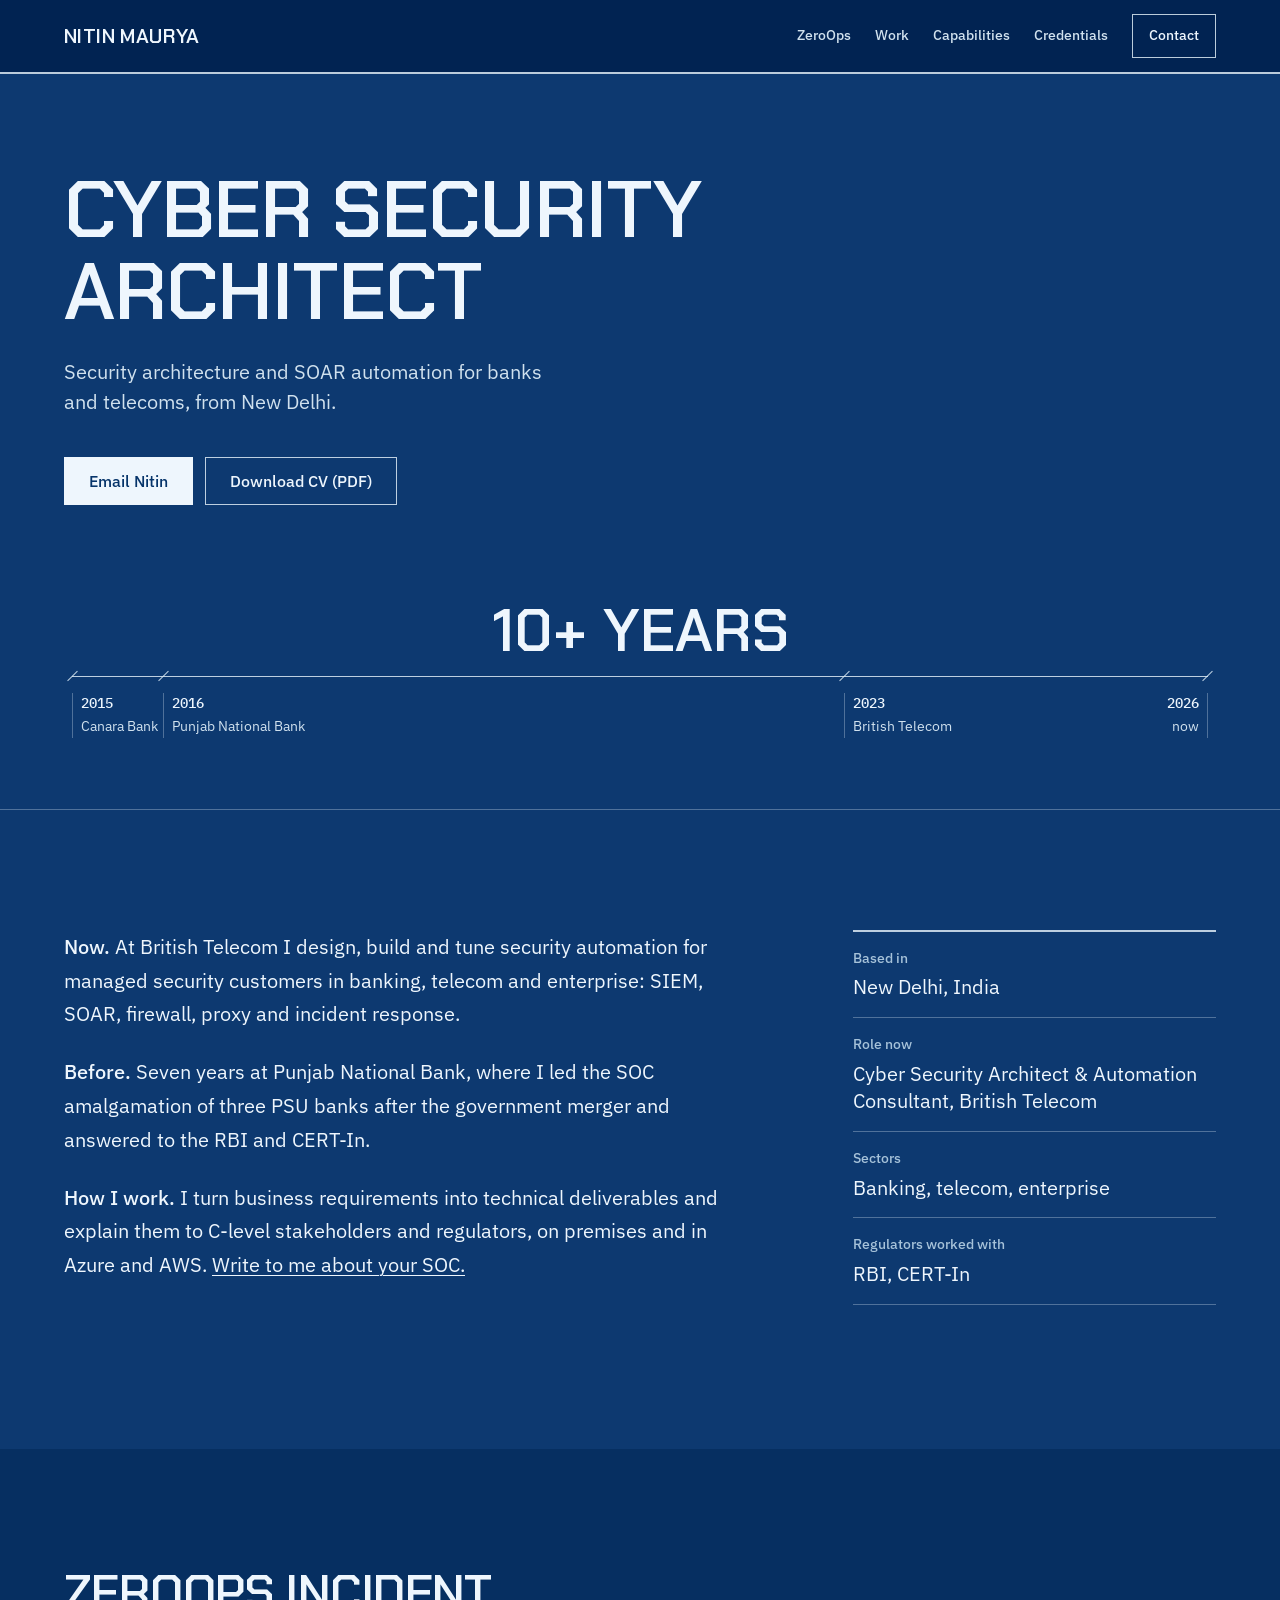
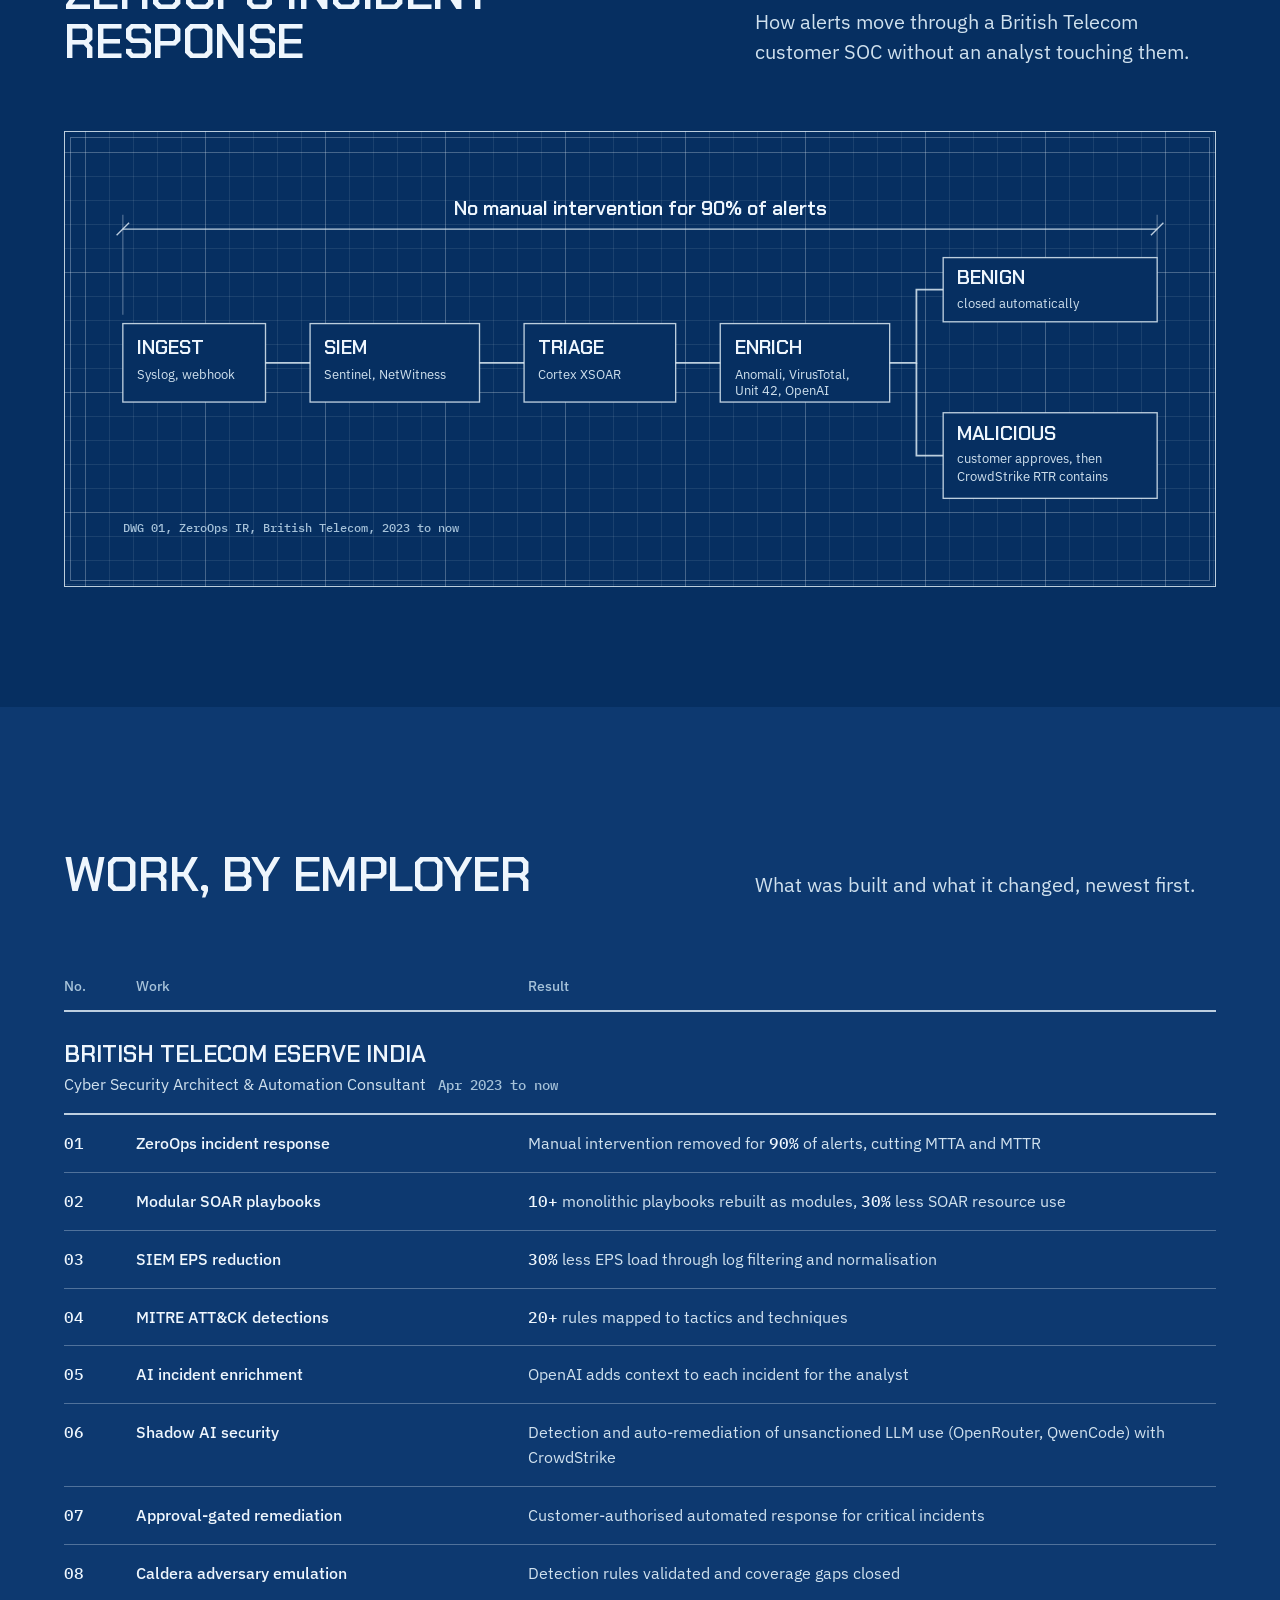
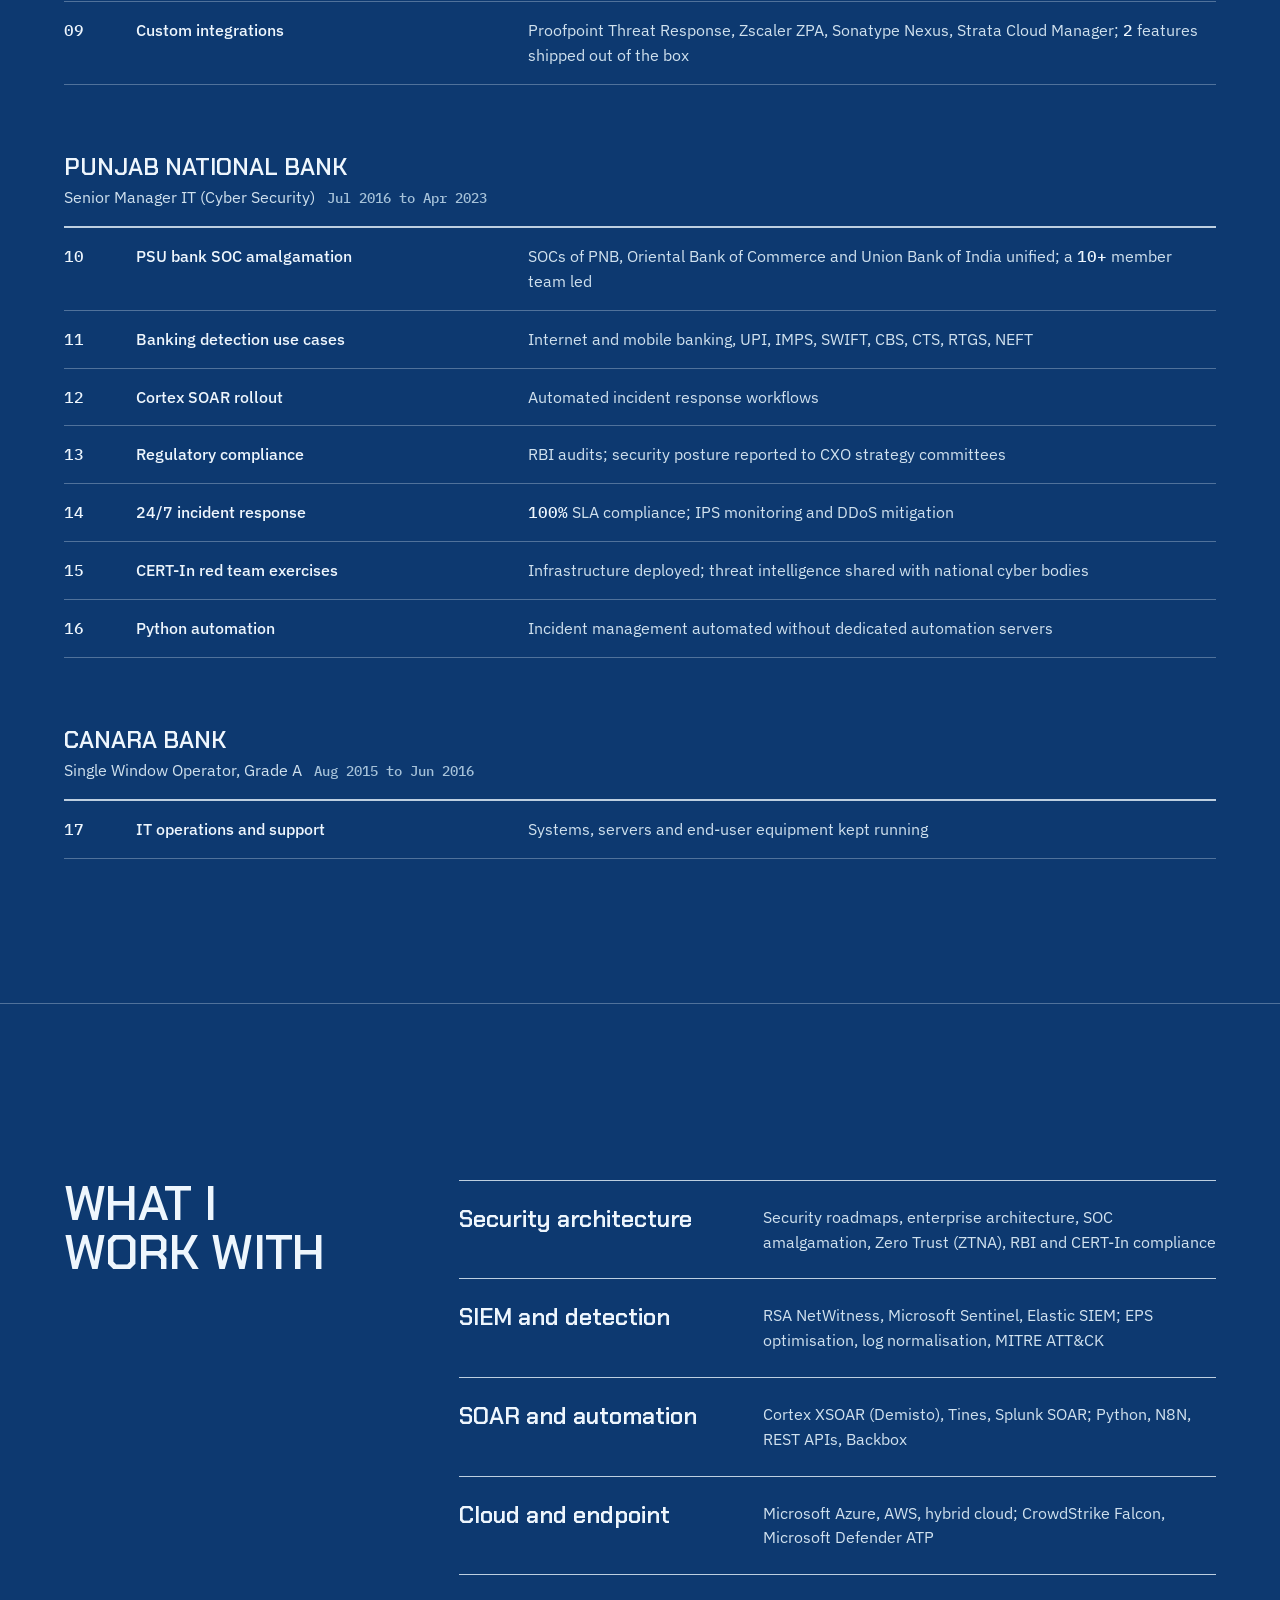
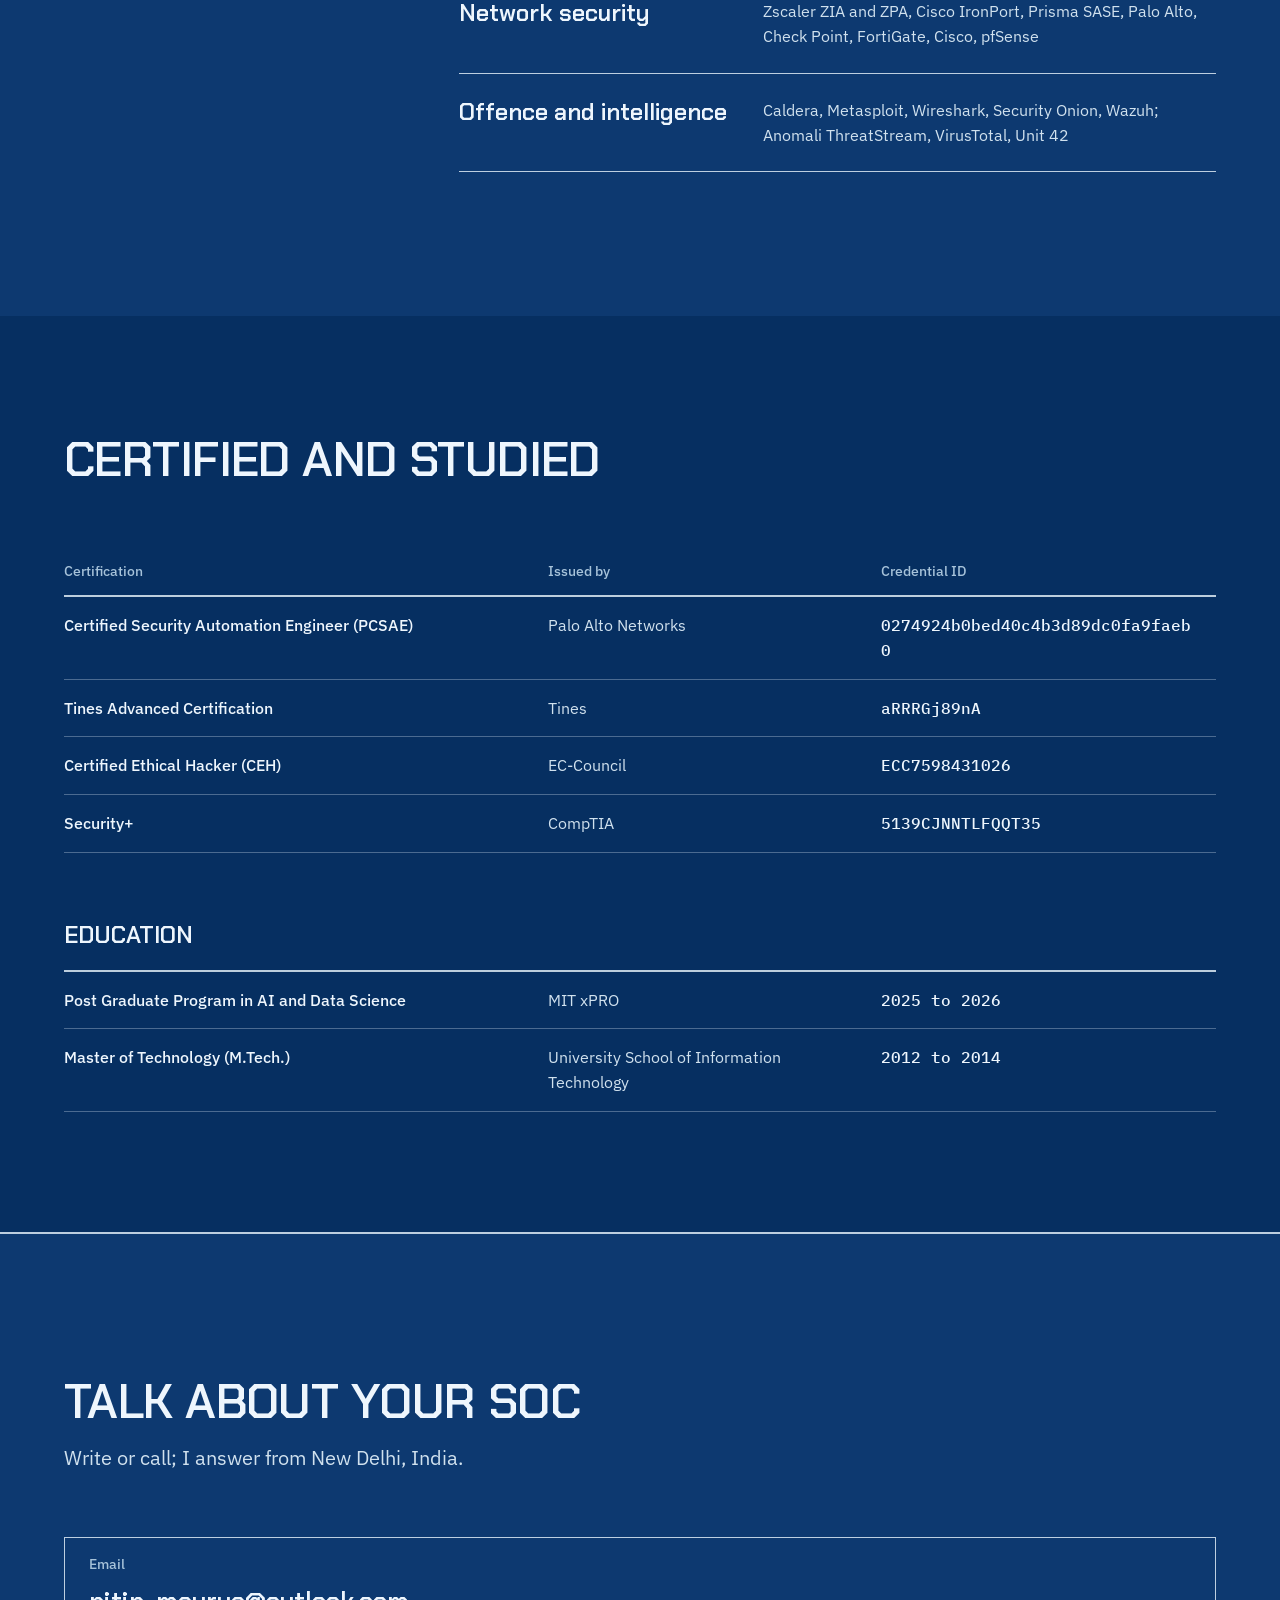
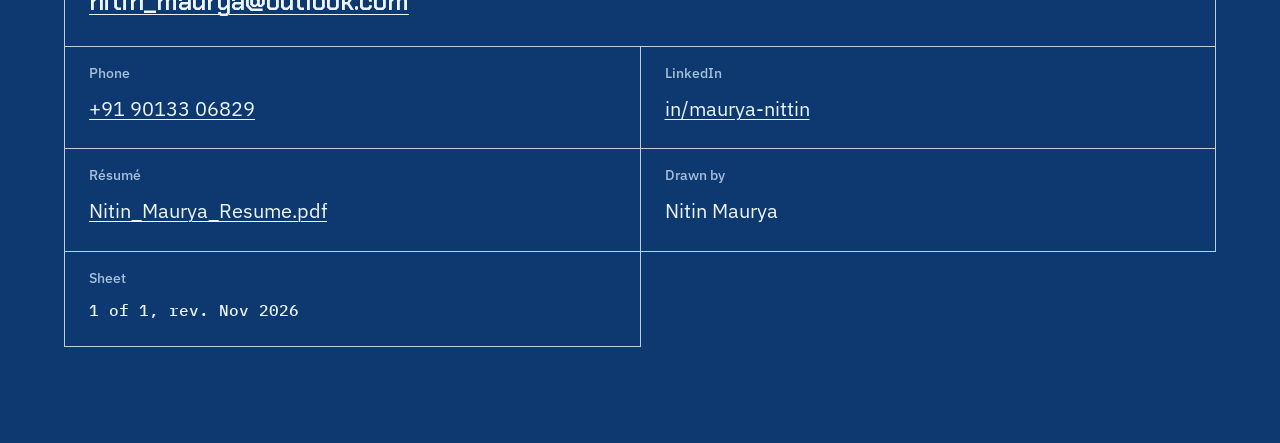
==== index.html @ e22803eb "Blueprint portfolio (v1)" ====
<!doctype html>
<html lang="en">
<head>
  <meta charset="utf-8" />
  <meta name="viewport" content="width=device-width, initial-scale=1" />
  <title>Nitin Maurya, Cyber Security Architect, New Delhi</title>
  <meta name="description" content="Nitin Maurya designs security architecture and SOAR automation for banks and telecoms: ten years across British Telecom and Punjab National Bank." />
  <meta name="theme-color" content="#173a6b" />
  <link rel="canonical" href="https://nitinmaurya.in/" />
  <meta property="og:type" content="website" />
  <meta property="og:title" content="Nitin Maurya, Cyber Security Architect" />
  <meta property="og:description" content="Security architecture and SOAR automation for banks and telecoms, from New Delhi." />
  <meta property="og:url" content="https://nitinmaurya.in/" />
  <meta property="og:image" content="https://nitinmaurya.in/assets/img/og.svg" />
  <link rel="icon" href="assets/img/favicon.svg" type="image/svg+xml" />
  <link rel="preconnect" href="https://fonts.googleapis.com" />
  <link rel="preconnect" href="https://fonts.gstatic.com" crossorigin />
  <link href="https://fonts.googleapis.com/css2?family=Chakra+Petch:wght@600&family=IBM+Plex+Sans:wght@400;500&family=IBM+Plex+Mono:wght@500&display=swap" rel="stylesheet" />
  <link rel="stylesheet" href="assets/css/style.css" />
  <script type="application/ld+json">
  {
    "@context": "https://schema.org",
    "@type": "Person",
    "name": "Nitin Maurya",
    "jobTitle": "Cyber Security Architect & Automation Consultant",
    "worksFor": { "@type": "Organization", "name": "British Telecom" },
    "address": { "@type": "PostalAddress", "addressLocality": "New Delhi", "addressCountry": "IN" },
    "email": "mailto:nitin_maurya@outlook.com",
    "url": "https://nitinmaurya.in/",
    "sameAs": ["https://www.linkedin.com/in/maurya-nittin/"]
  }
  </script>
</head>
<body>
  <a class="skip" href="#summary">Skip to content</a>

  <header class="slab">
    <div class="container slab__in">
      <a class="wordmark" href="#hero" aria-label="Nitin Maurya, home">Nitin Maurya</a>
      <nav class="slab__nav" aria-label="Sections">
        <a href="#projects">ZeroOps</a>
        <a href="#experience">Work</a>
        <a href="#skills">Capabilities</a>
        <a href="#certs">Credentials</a>
        <a class="slab__act" href="#contact">Contact</a>
      </nav>
    </div>
  </header>

  <main>
    <section id="hero" class="hero">
      <div class="container">
        <div class="hero__col">
          <h1>Cyber security architect</h1>
          <p class="lead">Security architecture and SOAR automation for banks and telecoms, from New Delhi.</p>
          <div class="hero__acts">
            <a class="btn" href="mailto:nitin_maurya@outlook.com">Email Nitin</a>
            <a class="btn btn--quiet" href="Nitin_Maurya_Resume.pdf" download>Download CV (PDF)</a>
          </div>
        </div>

        <figure class="career" aria-label="Career span, 2015 to 2026">
          <p class="career__value">10+ years</p>
          <div class="dim" role="presentation">
            <span class="dim__tick" style="--at: 8%"></span>
            <span class="dim__tick" style="--at: 68%"></span>
          </div>
          <ol class="career__stops">
            <li style="--at: 0%"><span class="num">2015</span> Canara Bank</li>
            <li style="--at: 8%"><span class="num">2016</span> Punjab National Bank</li>
            <li style="--at: 68%"><span class="num">2023</span> British Telecom</li>
            <li class="career__end" style="--at: 100%"><span class="num">2026</span> now</li>
          </ol>
        </figure>
      </div>
    </section>

    <section id="summary" class="summary">
      <div class="container summary__grid">
        <article class="prose">
          <p><strong class="lead-in">Now.</strong> At British Telecom I design, build and tune security automation for managed security customers in banking, telecom and enterprise: SIEM, SOAR, firewall, proxy and incident response.</p>
          <p><strong class="lead-in">Before.</strong> Seven years at Punjab National Bank, where I led the SOC amalgamation of three PSU banks after the government merger and answered to the RBI and CERT-In.</p>
          <p><strong class="lead-in">How I work.</strong> I turn business requirements into technical deliverables and explain them to C-level stakeholders and regulators, on premises and in Azure and AWS. <a href="#contact">Write to me about your SOC.</a></p>
        </article>
        <dl class="facts">
          <div><dt>Based in</dt><dd>New Delhi, India</dd></div>
          <div><dt>Role now</dt><dd>Cyber Security Architect &amp; Automation Consultant, British Telecom</dd></div>
          <div><dt>Sectors</dt><dd>Banking, telecom, enterprise</dd></div>
          <div><dt>Regulators worked with</dt><dd>RBI, CERT-In</dd></div>
        </dl>
      </div>
    </section>

    <section id="projects" class="drawing">
      <div class="container">
        <div class="drawing__head">
          <h2>ZeroOps incident response</h2>
          <p class="lead">How alerts move through a British Telecom customer SOC without an analyst touching them.</p>
        </div>

        <figure class="sheet">
          <svg class="diagram diagram--wide" viewBox="0 0 1200 420" role="img" aria-labelledby="dwg1-title">
            <title id="dwg1-title">Diagram of the ZeroOps pipeline: ingest, SIEM, triage, enrichment, then auto-close for benign alerts or approved containment for malicious ones. 90% of alerts need no manual intervention.</title>
            <g class="dg-dim">
              <line x1="20" y1="64" x2="1180" y2="64" />
              <line class="tick" x1="13" y1="71" x2="27" y2="57" />
              <line class="tick" x1="1173" y1="71" x2="1187" y2="57" />
              <line class="ext" x1="20" y1="48" x2="20" y2="160" />
              <line class="ext" x1="1180" y1="48" x2="1180" y2="96" />
              <text x="600" y="48" text-anchor="middle" class="dg-value">No manual intervention for 90% of alerts</text>
            </g>
            <g class="dg-box"><rect x="20" y="170" width="160" height="88" /><text x="36" y="204" class="dg-t">Ingest</text><text x="36" y="232" class="dg-s">Syslog, webhook</text></g>
            <g class="dg-box"><rect x="230" y="170" width="190" height="88" /><text x="246" y="204" class="dg-t">SIEM</text><text x="246" y="232" class="dg-s">Sentinel, NetWitness</text></g>
            <g class="dg-box"><rect x="470" y="170" width="170" height="88" /><text x="486" y="204" class="dg-t">Triage</text><text x="486" y="232" class="dg-s">Cortex XSOAR</text></g>
            <g class="dg-box"><rect x="690" y="170" width="190" height="88" /><text x="706" y="204" class="dg-t">Enrich</text><text x="706" y="232" class="dg-s">Anomali, VirusTotal,</text><text x="706" y="250" class="dg-s">Unit 42, OpenAI</text></g>
            <g class="dg-box"><rect x="940" y="96" width="240" height="72" /><text x="956" y="126" class="dg-t">Benign</text><text x="956" y="152" class="dg-s">closed automatically</text></g>
            <g class="dg-box"><rect x="940" y="270" width="240" height="96" /><text x="956" y="300" class="dg-t">Malicious</text><text x="956" y="326" class="dg-s">customer approves, then</text><text x="956" y="346" class="dg-s">CrowdStrike RTR contains</text></g>
            <g class="dg-flow">
              <line x1="180" y1="214" x2="230" y2="214" /><line x1="420" y1="214" x2="470" y2="214" /><line x1="640" y1="214" x2="690" y2="214" />
              <polyline points="880,214 910,214 910,132 940,132" /><polyline points="910,214 910,318 940,318" />
            </g>
            <text x="20" y="404" class="dg-no">DWG 01, ZeroOps IR, British Telecom, 2023 to now</text>
          </svg>

          <svg class="diagram diagram--tall" viewBox="0 0 360 760" role="img" aria-labelledby="dwg1m-title">
            <title id="dwg1m-title">Diagram of the ZeroOps pipeline: ingest, SIEM, triage, enrichment, then auto-close or approved containment. 90% of alerts need no manual intervention.</title>
            <g class="dg-dim">
              <line x1="24" y1="20" x2="24" y2="700" />
              <line class="tick" x1="17" y1="27" x2="31" y2="13" />
              <line class="tick" x1="17" y1="707" x2="31" y2="693" />
              <text x="0" y="0" transform="translate(14 360) rotate(-90)" text-anchor="middle" class="dg-value">90% of alerts, no manual step</text>
            </g>
            <g class="dg-box"><rect x="60" y="20" width="280" height="80" /><text x="76" y="52" class="dg-t">Ingest</text><text x="76" y="80" class="dg-s">Syslog, webhook</text></g>
            <g class="dg-box"><rect x="60" y="130" width="280" height="80" /><text x="76" y="162" class="dg-t">SIEM</text><text x="76" y="190" class="dg-s">Sentinel, NetWitness</text></g>
            <g class="dg-box"><rect x="60" y="240" width="280" height="80" /><text x="76" y="272" class="dg-t">Triage</text><text x="76" y="300" class="dg-s">Cortex XSOAR</text></g>
            <g class="dg-box"><rect x="60" y="350" width="280" height="100" /><text x="76" y="382" class="dg-t">Enrich</text><text x="76" y="410" class="dg-s">Anomali, VirusTotal,</text><text x="76" y="432" class="dg-s">Unit 42, OpenAI</text></g>
            <g class="dg-box"><rect x="60" y="490" width="280" height="80" /><text x="76" y="522" class="dg-t">Benign</text><text x="76" y="550" class="dg-s">closed automatically</text></g>
            <g class="dg-box"><rect x="60" y="600" width="280" height="100" /><text x="76" y="632" class="dg-t">Malicious</text><text x="76" y="660" class="dg-s">customer approves, then</text><text x="76" y="682" class="dg-s">CrowdStrike RTR contains</text></g>
            <g class="dg-flow"><line x1="200" y1="100" x2="200" y2="130" /><line x1="200" y1="210" x2="200" y2="240" /><line x1="200" y1="320" x2="200" y2="350" /><line x1="200" y1="450" x2="200" y2="490" /><line x1="200" y1="570" x2="200" y2="600" /></g>
            <text x="60" y="740" class="dg-no">DWG 01, ZeroOps IR</text>
          </svg>
        </figure>
      </div>
    </section>

    <section id="experience" class="register">
      <div class="container">
        <div class="split-head">
          <h2>Work, by employer</h2>
          <p class="lead">What was built and what it changed, newest first.</p>
        </div>

        <table class="reg">
          <thead>
            <tr><th scope="col" class="reg__no">No.</th><th scope="col">Work</th><th scope="col">Result</th></tr>
          </thead>
          <tbody>
            <tr class="reg__group"><th colspan="3" scope="rowgroup"><span class="reg__org">British Telecom eServe India</span> <span class="reg__role">Cyber Security Architect &amp; Automation Consultant</span> <span class="num reg__when">Apr 2023 to now</span></th></tr>
            <tr><td class="num reg__no">01</td><td class="reg__work">ZeroOps incident response</td><td>Manual intervention removed for <span class="num">90%</span> of alerts, cutting MTTA and MTTR</td></tr>
            <tr><td class="num reg__no">02</td><td class="reg__work">Modular SOAR playbooks</td><td><span class="num">10+</span> monolithic playbooks rebuilt as modules, <span class="num">30%</span> less SOAR resource use</td></tr>
            <tr><td class="num reg__no">03</td><td class="reg__work">SIEM EPS reduction</td><td><span class="num">30%</span> less EPS load through log filtering and normalisation</td></tr>
            <tr><td class="num reg__no">04</td><td class="reg__work">MITRE ATT&amp;CK detections</td><td><span class="num">20+</span> rules mapped to tactics and techniques</td></tr>
            <tr><td class="num reg__no">05</td><td class="reg__work">AI incident enrichment</td><td>OpenAI adds context to each incident for the analyst</td></tr>
            <tr><td class="num reg__no">06</td><td class="reg__work">Shadow AI security</td><td>Detection and auto-remediation of unsanctioned LLM use (OpenRouter, QwenCode) with CrowdStrike</td></tr>
            <tr><td class="num reg__no">07</td><td class="reg__work">Approval-gated remediation</td><td>Customer-authorised automated response for critical incidents</td></tr>
            <tr><td class="num reg__no">08</td><td class="reg__work">Caldera adversary emulation</td><td>Detection rules validated and coverage gaps closed</td></tr>
            <tr><td class="num reg__no">09</td><td class="reg__work">Custom integrations</td><td>Proofpoint Threat Response, Zscaler ZPA, Sonatype Nexus, Strata Cloud Manager; <span class="num">2</span> features shipped out of the box</td></tr>

            <tr class="reg__group"><th colspan="3" scope="rowgroup"><span class="reg__org">Punjab National Bank</span> <span class="reg__role">Senior Manager IT (Cyber Security)</span> <span class="num reg__when">Jul 2016 to Apr 2023</span></th></tr>
            <tr><td class="num reg__no">10</td><td class="reg__work">PSU bank SOC amalgamation</td><td>SOCs of PNB, Oriental Bank of Commerce and Union Bank of India unified; a <span class="num">10+</span> member team led</td></tr>
            <tr><td class="num reg__no">11</td><td class="reg__work">Banking detection use cases</td><td>Internet and mobile banking, UPI, IMPS, SWIFT, CBS, CTS, RTGS, NEFT</td></tr>
            <tr><td class="num reg__no">12</td><td class="reg__work">Cortex SOAR rollout</td><td>Automated incident response workflows</td></tr>
            <tr><td class="num reg__no">13</td><td class="reg__work">Regulatory compliance</td><td>RBI audits; security posture reported to CXO strategy committees</td></tr>
            <tr><td class="num reg__no">14</td><td class="reg__work">24/7 incident response</td><td><span class="num">100%</span> SLA compliance; IPS monitoring and DDoS mitigation</td></tr>
            <tr><td class="num reg__no">15</td><td class="reg__work">CERT-In red team exercises</td><td>Infrastructure deployed; threat intelligence shared with national cyber bodies</td></tr>
            <tr><td class="num reg__no">16</td><td class="reg__work">Python automation</td><td>Incident management automated without dedicated automation servers</td></tr>

            <tr class="reg__group"><th colspan="3" scope="rowgroup"><span class="reg__org">Canara Bank</span> <span class="reg__role">Single Window Operator, Grade A</span> <span class="num reg__when">Aug 2015 to Jun 2016</span></th></tr>
            <tr><td class="num reg__no">17</td><td class="reg__work">IT operations and support</td><td>Systems, servers and end-user equipment kept running</td></tr>
          </tbody>
        </table>
      </div>
    </section>

    <section id="skills" class="caps">
      <div class="container caps__grid">
        <h2 class="caps__head">What I work with</h2>
        <dl class="caps__rows">
          <div><dt>Security architecture</dt><dd>Security roadmaps, enterprise architecture, SOC amalgamation, Zero Trust (ZTNA), RBI and CERT-In compliance</dd></div>
          <div><dt>SIEM and detection</dt><dd>RSA NetWitness, Microsoft Sentinel, Elastic SIEM; EPS optimisation, log normalisation, MITRE ATT&amp;CK</dd></div>
          <div><dt>SOAR and automation</dt><dd>Cortex XSOAR (Demisto), Tines, Splunk SOAR; Python, N8N, REST APIs, Backbox</dd></div>
          <div><dt>Cloud and endpoint</dt><dd>Microsoft Azure, AWS, hybrid cloud; CrowdStrike Falcon, Microsoft Defender ATP</dd></div>
          <div><dt>Network security</dt><dd>Zscaler ZIA and ZPA, Cisco IronPort, Prisma SASE, Palo Alto, Check Point, FortiGate, Cisco, pfSense</dd></div>
          <div><dt>Offence and intelligence</dt><dd>Caldera, Metasploit, Wireshark, Security Onion, Wazuh; Anomali ThreatStream, VirusTotal, Unit 42</dd></div>
        </dl>
      </div>
    </section>

    <section id="certs" class="creds">
      <div class="container">
        <h2>Certified and studied</h2>
        <table class="reg reg--creds">
          <thead><tr><th scope="col">Certification</th><th scope="col">Issued by</th><th scope="col">Credential ID</th></tr></thead>
          <tbody>
            <tr><td class="reg__work">Certified Security Automation Engineer (PCSAE)</td><td>Palo Alto Networks</td><td class="num reg__id">0274924b0bed40c4b3d89dc0fa9faeb0</td></tr>
            <tr><td class="reg__work">Tines Advanced Certification</td><td>Tines</td><td class="num reg__id">aRRRGj89nA</td></tr>
            <tr><td class="reg__work">Certified Ethical Hacker (CEH)</td><td>EC-Council</td><td class="num reg__id">ECC7598431026</td></tr>
            <tr><td class="reg__work">Security+</td><td>CompTIA</td><td class="num reg__id">5139CJNNTLFQQT35</td></tr>
          </tbody>
          <tbody>
            <tr class="reg__group"><th colspan="3" scope="rowgroup">Education</th></tr>
            <tr><td class="reg__work">Post Graduate Program in AI and Data Science</td><td>MIT xPRO</td><td class="num">2025 to 2026</td></tr>
            <tr><td class="reg__work">Master of Technology (M.Tech.)</td><td>University School of Information Technology</td><td class="num">2012 to 2014</td></tr>
          </tbody>
        </table>
      </div>
    </section>
  </main>

  <footer id="contact" class="close">
    <div class="container">
      <h2>Talk about your SOC</h2>
      <p class="lead close__line">Write or call; I answer from New Delhi, India.</p>
      <dl class="tblock">
        <div class="tblock__cell tblock__cell--wide"><dt>Email</dt><dd><a href="mailto:nitin_maurya@outlook.com">nitin_maurya@outlook.com</a></dd></div>
        <div class="tblock__cell"><dt>Phone</dt><dd><a href="tel:+919013306829">+91 90133 06829</a></dd></div>
        <div class="tblock__cell"><dt>LinkedIn</dt><dd><a href="https://www.linkedin.com/in/maurya-nittin/" target="_blank" rel="noopener">in/maurya-nittin</a></dd></div>
        <div class="tblock__cell"><dt>Résumé</dt><dd><a href="Nitin_Maurya_Resume.pdf" download>Nitin_Maurya_Resume.pdf</a></dd></div>
        <div class="tblock__cell"><dt>Drawn by</dt><dd>Nitin Maurya</dd></div>
        <div class="tblock__cell"><dt>Sheet</dt><dd class="num">1 of 1, rev. Nov 2026</dd></div>
      </dl>
    </div>
  </footer>
</body>
</html>
---- assets/css/style.css ----
/* Hallmark · shape: Long Document (draw 679f9c) · genre: modern-minimal · theme: Blueprint (deal 1/3, seed personal-portfolio-cyber-security-96ac·d1dd71ff·2026-11-07·r0) · redesign: full · job: hire
 * hero: Corridor · nav: slab · footer: letter close, set as a drawing title block · imagery: none, two drawings of real data · signature: the career measured as a dimension string, 2015 to 2026 · blueprint: cyanotype
 * axes: mid/geometric-sans/neutral · posture: drenched · contrast: pass · fold: pass · v2.0.0 */
/* Hallmark · pre-emit critique: P4 H4 E4 S5 R5 V4 · weakest: H, a 17-row register is dense; it is grouped by employer under heavy rules and followed by quiet capability rows */
/* Hallmark · dropped boot sequence, telemetry widget, MITRE heatmap, terminal, toast · the telemetry feed and heatmap levels were simulated, and the terminal was decoration on a page that is not a developer tool */
/* Hallmark · dropped assets/js/main.js, bg-net, boot, boot-log, boot-skip, matrix-grid, nav-links, nav-path, nav-toggle, spark, spark-fill, spark-line, tele-feed, term, term-body, term-form, term-input, term-out, term-ps, toast, top, typed, year · the page needs no script now: the boot screen, simulated telemetry and terminal that used these were removed */
/* Hallmark · dismissed 46a · 30% is the owner's figure from the résumé (SOAR resource and SIEM EPS reductions at British Telecom) */
@import url("./tokens.css");
@import url("./base.css");

/* ---------- Skip link ---------- */
.skip { position: absolute; left: var(--space-md); top: calc(-1 * var(--space-4xl)); z-index: var(--z-modal); padding: var(--space-xs) var(--space-md); background: var(--color-ink); color: var(--color-accent-ink); }
.skip:focus-visible { top: var(--space-md); outline-offset: 2px; }

/* ---------- Nav: slab ---------- */
.slab { position: sticky; top: 0; z-index: var(--z-sticky-nav); background: var(--color-paper-3); border-bottom: var(--rule-heavy) solid var(--color-rule); }
.slab__in { display: flex; align-items: center; justify-content: space-between; gap: var(--space-lg); min-height: 72px; }
.wordmark { font-family: var(--font-display); font-weight: 600; font-size: var(--text-lg); text-transform: uppercase; letter-spacing: 0.02em; text-decoration: none; white-space: nowrap; }
.wordmark:hover { text-decoration: underline; }
.slab__nav { display: flex; align-items: center; gap: var(--space-lg); }
.slab__nav a { font-weight: 500; font-size: var(--text-sm); text-decoration: none; white-space: nowrap; color: var(--color-ink-2); transition: color var(--dur-short) var(--ease-out); }
.slab__nav a:hover { color: var(--color-ink); text-decoration: underline; }
.slab__nav a:active { color: var(--color-muted); }
.slab__nav .slab__act { display: inline-flex; align-items: center; min-height: 44px; padding: 0 var(--space-md); border: var(--rule-hair) solid var(--color-rule); color: var(--color-ink); }
.slab__nav .slab__act:hover { background: var(--color-paper-2); text-decoration: none; }

/* ---------- Buttons ---------- */
.btn { display: inline-flex; align-items: center; min-height: 48px; padding: 0 var(--space-lg); border: var(--rule-hair) solid var(--color-ink); border-radius: 0; background: var(--color-ink); color: var(--color-accent-ink); font: 500 var(--text-md)/1 var(--font-body); white-space: nowrap; text-decoration: none; cursor: pointer; transition: background-color var(--dur-short) var(--ease-out), transform var(--dur-micro) var(--ease-out); }
.btn:hover { background: var(--color-ink-2); }
.btn:active { transform: translateY(1px); }
.btn:focus-visible { outline: 2px solid var(--color-focus); outline-offset: 3px; }
.btn--quiet { background: transparent; color: var(--color-ink); border-color: var(--color-rule); }
.btn--quiet:hover { background: var(--color-paper-2); }

/* ---------- Hero: Corridor ---------- */
.hero { padding-block: var(--space-3xl) var(--space-2xl); }
.hero__col { max-width: 46rem; }
.hero h1 { text-transform: uppercase; line-height: 1.02; max-width: 14ch; }
.hero .lead { margin-top: var(--space-lg); color: var(--color-ink-2); max-width: 40ch; }
.hero__acts { display: flex; flex-wrap: wrap; gap: var(--space-sm); margin-top: var(--space-xl); }

.career { margin: var(--space-3xl) 0 0; }
.career__value { font-family: var(--font-display); font-weight: 600; font-size: var(--text-display-s); line-height: 1; text-transform: uppercase; text-align: center; margin-bottom: var(--space-md); }
.dim { position: relative; height: var(--rule-hair); background: var(--color-rule); margin-inline: var(--space-xs); }
.dim::before, .dim::after, .dim__tick { content: ""; position: absolute; top: calc(var(--tick) / -2); width: var(--rule-hair); height: var(--tick); background: var(--color-rule); transform: rotate(45deg); }
.dim::before { left: 0; }
.dim::after { right: 0; }
.dim__tick { left: var(--at); }
.career__stops { position: relative; list-style: none; margin: var(--space-md) var(--space-xs) 0; padding: 0; height: 3.25rem; font-size: var(--text-sm); color: var(--color-ink-2); }
.career__stops li { position: absolute; left: var(--at); top: 0; display: grid; gap: var(--space-3xs); white-space: nowrap; padding-left: var(--space-xs); border-left: var(--rule-hair) solid var(--color-rule-2); }
.career__stops .num { font-family: var(--font-outlier); font-weight: 500; color: var(--color-ink); }
.career__stops .career__end { left: auto; right: 0; text-align: right; padding-left: 0; padding-right: var(--space-xs); border-left: 0; border-right: var(--rule-hair) solid var(--color-rule-2); }

/* ---------- Summary: long document ---------- */
.summary { padding-block: var(--section-gap-s) var(--section-gap); border-top: var(--rule-hair) solid var(--color-rule-2); }
.summary__grid { display: grid; grid-template-columns: repeat(12, minmax(0, 1fr)); gap: var(--gap-columns); align-items: start; }
.summary__grid .prose { grid-column: 1 / span 7; }
.facts { grid-column: 9 / span 4; margin: 0; border-top: var(--rule-heavy) solid var(--color-rule); }
.facts > div { padding-block: var(--space-md); border-bottom: var(--rule-hair) solid var(--color-rule-2); }
.facts dt { font-size: var(--text-sm); font-weight: 500; color: var(--color-muted); }
.facts dd { margin: var(--space-2xs) 0 0; font-size: var(--text-lead); line-height: 1.35; }
.prose { max-width: 65ch; display: grid; gap: var(--space-lg); font-size: var(--text-lead); line-height: 1.65; }
.prose p { max-width: none; }
.lead-in { font-weight: 500; color: var(--color-ink); }
.prose a { text-decoration-line: underline; }
.prose a:hover { text-decoration-line: none; }

/* ---------- Drawing 01 ---------- */
.drawing { padding-block: var(--section-gap-s); background: var(--color-paper-2); }
.drawing__head { display: grid; grid-template-columns: repeat(12, minmax(0, 1fr)); gap: var(--gap-columns); align-items: end; margin-bottom: var(--space-2xl); }
.drawing__head h2, .split-head h2 { grid-column: 1 / span 6; text-transform: uppercase; line-height: 1.02; }
.drawing__head .lead, .split-head .lead { grid-column: 8 / span 5; color: var(--color-ink-2); }
.sheet { position: relative; margin: 0; padding: var(--space-xl); border: var(--rule-hair) solid var(--color-rule);
  background-image:
    linear-gradient(var(--color-grid-2) 1px, transparent 1px), linear-gradient(90deg, var(--color-grid-2) 1px, transparent 1px),
    linear-gradient(var(--color-grid) 1px, transparent 1px), linear-gradient(90deg, var(--color-grid) 1px, transparent 1px);
  background-size: 120px 120px, 120px 120px, 24px 24px, 24px 24px;
  background-position: var(--sheet-inset) var(--sheet-inset); }
.sheet::after { content: ""; position: absolute; inset: 5px; border: var(--rule-hair) solid var(--color-rule-2); pointer-events: none; }
.diagram { width: 100%; height: auto; color: var(--color-ink); }
.diagram--tall { display: none; max-width: 22rem; margin-inline: auto; }
.diagram rect { fill: var(--color-paper-2); stroke: var(--color-rule); stroke-width: 1.5; }
.diagram line, .diagram polyline { stroke: var(--color-rule); stroke-width: 1.5; fill: none; }
.diagram .ext { stroke: var(--color-rule-2); }
.diagram .dg-flow line, .diagram .dg-flow polyline { stroke-width: 2; }
.diagram text { fill: var(--color-ink); font-family: var(--font-body); }
.diagram .dg-t { font-family: var(--font-display); font-weight: 600; font-size: 22px; text-transform: uppercase; }
.diagram .dg-s { font-size: 15px; fill: var(--color-ink-2); }
.diagram .dg-value { font-family: var(--font-display); font-weight: 600; font-size: 22px; }
.diagram .dg-no { font-family: var(--font-outlier); font-weight: 500; font-size: 13px; fill: var(--color-muted); }

/* ---------- Register (work and credentials) ---------- */
.register { padding-block: var(--section-gap); }
.split-head { display: grid; grid-template-columns: repeat(12, minmax(0, 1fr)); gap: var(--gap-columns); align-items: end; margin-bottom: var(--space-2xl); }
.reg { width: 100%; border-collapse: collapse; font-size: var(--text-md); }
.reg th, .reg td { text-align: left; vertical-align: top; padding: var(--space-md) var(--space-md) var(--space-md) 0; border-bottom: var(--rule-hair) solid var(--color-rule-2); }
.reg thead th { font-weight: 500; font-size: var(--text-sm); color: var(--color-muted); border-bottom: var(--rule-heavy) solid var(--color-rule); padding-block: var(--space-sm); white-space: nowrap; }
.reg td { color: var(--color-ink-2); }
.reg .num { font-family: var(--font-outlier); font-weight: 500; color: var(--color-ink); }
.reg__no { width: 4.5rem; }
td.reg__no { color: var(--color-muted); }
.reg__work { width: 34%; font-weight: 500; color: var(--color-ink); }
td.reg__work { color: var(--color-ink); }
.reg__group th { padding-top: var(--space-2xl); border-bottom: var(--rule-heavy) solid var(--color-rule); font-weight: 400; }
.reg tbody:first-of-type .reg__group:first-child th, .reg thead + tbody > .reg__group:first-child th { padding-top: var(--space-lg); }
.reg__org { display: block; font-family: var(--font-display); font-weight: 600; font-size: var(--text-title); text-transform: uppercase; color: var(--color-ink); }
.reg__role { color: var(--color-ink-2); }
.reg .reg__when { margin-left: var(--space-xs); font-size: var(--text-sm); color: var(--color-muted); }

/* ---------- Capabilities: rows ---------- */
.caps { padding-block: var(--section-gap-l) var(--section-gap); border-top: var(--rule-hair) solid var(--color-rule-2); }
.caps__grid { display: grid; grid-template-columns: repeat(12, minmax(0, 1fr)); gap: var(--gap-columns); align-items: start; }
.caps__head { grid-column: 1 / span 4; text-transform: uppercase; line-height: 1.02; position: sticky; top: calc(72px + var(--space-xl)); }
.caps__rows { grid-column: 5 / span 8; margin: 0; }
.caps__rows > div { display: grid; grid-template-columns: minmax(0, 3fr) minmax(0, 5fr); gap: var(--gap-columns); padding-block: var(--space-lg); border-top: var(--rule-hair) solid var(--color-rule); }
.caps__rows > div:last-child { border-bottom: var(--rule-hair) solid var(--color-rule); }
.caps__rows dt { font-family: var(--font-display); font-weight: 600; font-size: var(--text-title); line-height: 1.2; }
.caps__rows dd { margin: 0; color: var(--color-ink-2); }

/* ---------- Credentials ---------- */
.creds { padding-block: var(--section-gap-s); background: var(--color-paper-2); }
.creds h2 { text-transform: uppercase; line-height: 1.02; margin-bottom: var(--space-2xl); }
.reg--creds .reg__work { width: 42%; }
.reg__id { word-break: break-all; }
.reg--creds .reg__group th { font-family: var(--font-display); font-weight: 600; font-size: var(--text-title); text-transform: uppercase; color: var(--color-ink); }

/* ---------- Close: title block ---------- */
.close { padding-block: var(--section-gap) var(--space-3xl); border-top: var(--rule-heavy) solid var(--color-rule); }
.close h2 { text-transform: uppercase; line-height: 1.02; }
.close__line { margin-top: var(--space-md); color: var(--color-ink-2); }
.tblock { display: grid; grid-template-columns: repeat(4, minmax(0, 1fr)); margin: var(--space-2xl) 0 0; border-top: var(--rule-hair) solid var(--color-rule); border-left: var(--rule-hair) solid var(--color-rule); }
.tblock__cell { padding: var(--space-md) var(--space-lg) var(--space-lg); border-right: var(--rule-hair) solid var(--color-rule); border-bottom: var(--rule-hair) solid var(--color-rule); min-width: 0; }
.tblock__cell--wide { grid-column: span 2; }
.tblock dt { font-size: var(--text-sm); font-weight: 500; color: var(--color-muted); margin-bottom: var(--space-xs); }
.tblock dd { margin: 0; font-size: var(--text-lead); overflow-wrap: anywhere; }
.tblock dd a { white-space: nowrap; }
.tblock__cell--wide dd { font-family: var(--font-display); font-weight: 600; font-size: var(--text-xl); overflow-wrap: break-word; }
.tblock dd.num { font-family: var(--font-outlier); font-weight: 500; font-size: var(--text-md); }
.tblock a { text-decoration-line: underline; transition: color var(--dur-short) var(--ease-out); }
.tblock a:hover { text-decoration-line: none; }
.tblock a:active { color: var(--color-muted); }

/* ---------- Responsive ---------- */
@media (max-width: 90rem) { .tblock { grid-template-columns: repeat(2, minmax(0, 1fr)); } }
@media (max-width: 60rem) {
  .summary__grid { grid-template-columns: minmax(0, 1fr); gap: var(--space-2xl); }
  .summary__grid .prose, .facts { grid-column: 1 / -1; }
  .drawing__head, .split-head { grid-template-columns: minmax(0, 1fr); gap: var(--space-md); }
  .drawing__head h2, .split-head h2, .drawing__head .lead, .split-head .lead { grid-column: 1 / -1; }
  .caps__grid { grid-template-columns: minmax(0, 1fr); gap: var(--space-xl); }
  .caps__head, .caps__rows { grid-column: 1 / -1; position: static; }
  .tblock { grid-template-columns: repeat(2, minmax(0, 1fr)); }
}
@media (max-width: 48rem) {
  .slab__nav a:not(.slab__act) { display: none; }
  .diagram--wide { display: none; }
  .diagram--tall { display: block; }
  .sheet { padding: var(--space-lg) var(--space-md); }
  .career__stops { height: auto; display: grid; grid-template-columns: repeat(2, minmax(0, 1fr)); gap: var(--space-sm); }
  .career__stops li, .career__stops .career__end { position: static; text-align: left; padding: 0 0 0 var(--space-xs); border-right: 0; border-left: var(--rule-hair) solid var(--color-rule-2); }
  .dim__tick { display: none; }
  .reg thead { display: none; }
  .reg, .reg tbody, .reg tr, .reg td, .reg th, .reg .reg__work, .reg__no { display: block; width: auto; }
  .reg tr { padding-block: var(--space-sm); border-bottom: var(--rule-hair) solid var(--color-rule-2); }
  .reg td, .reg th { padding: var(--space-3xs) 0; border: 0; }
  .reg .reg__group { border-bottom: var(--rule-heavy) solid var(--color-rule); padding-top: var(--space-xl); }
  .reg td.reg__no { font-size: var(--text-sm); }
  .reg .reg__when { display: block; margin: var(--space-2xs) 0 0; }
  .caps__rows > div { grid-template-columns: minmax(0, 1fr); gap: var(--space-xs); }
  .tblock { grid-template-columns: minmax(0, 1fr); }
  .tblock__cell--wide { grid-column: auto; }
  .tblock__cell--wide dd { font-size: var(--text-lg); white-space: nowrap; }
  .hero { padding-top: var(--space-2xl); }
  .career { margin-top: var(--space-2xl); }
}
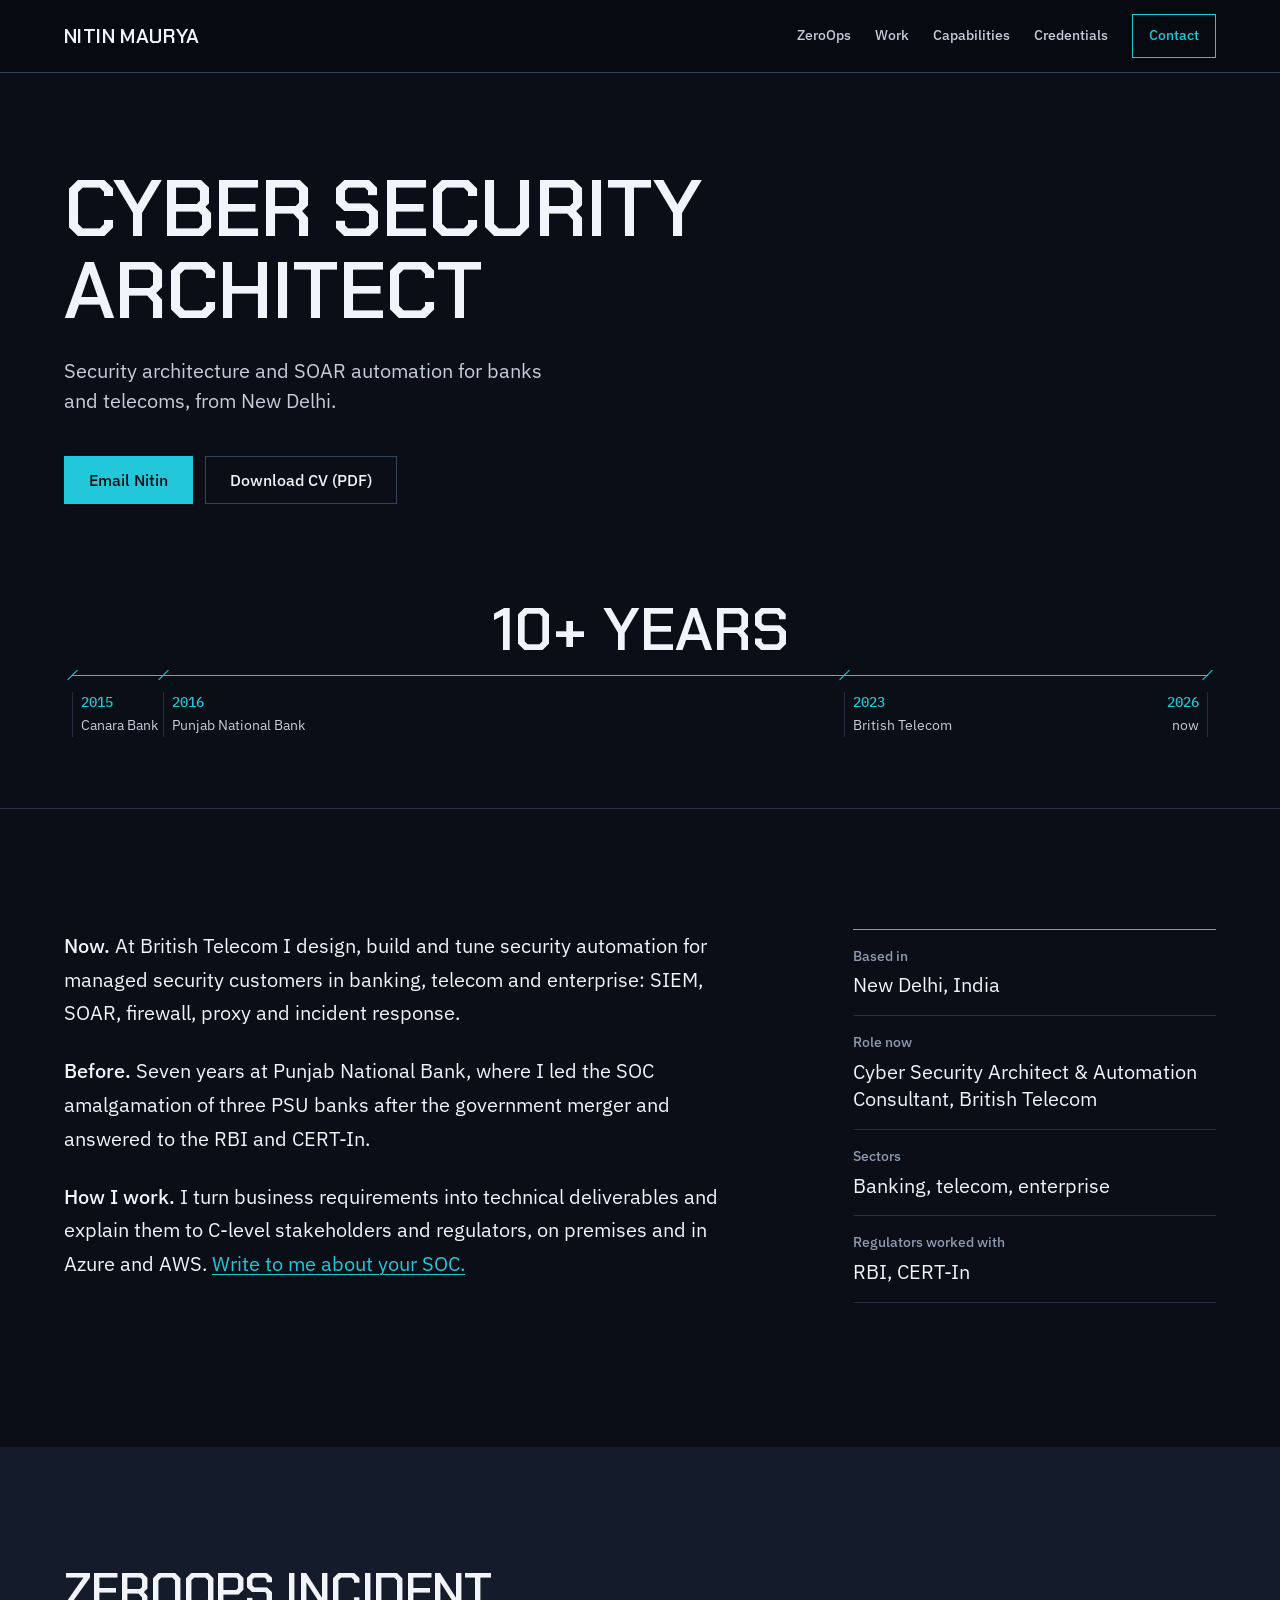
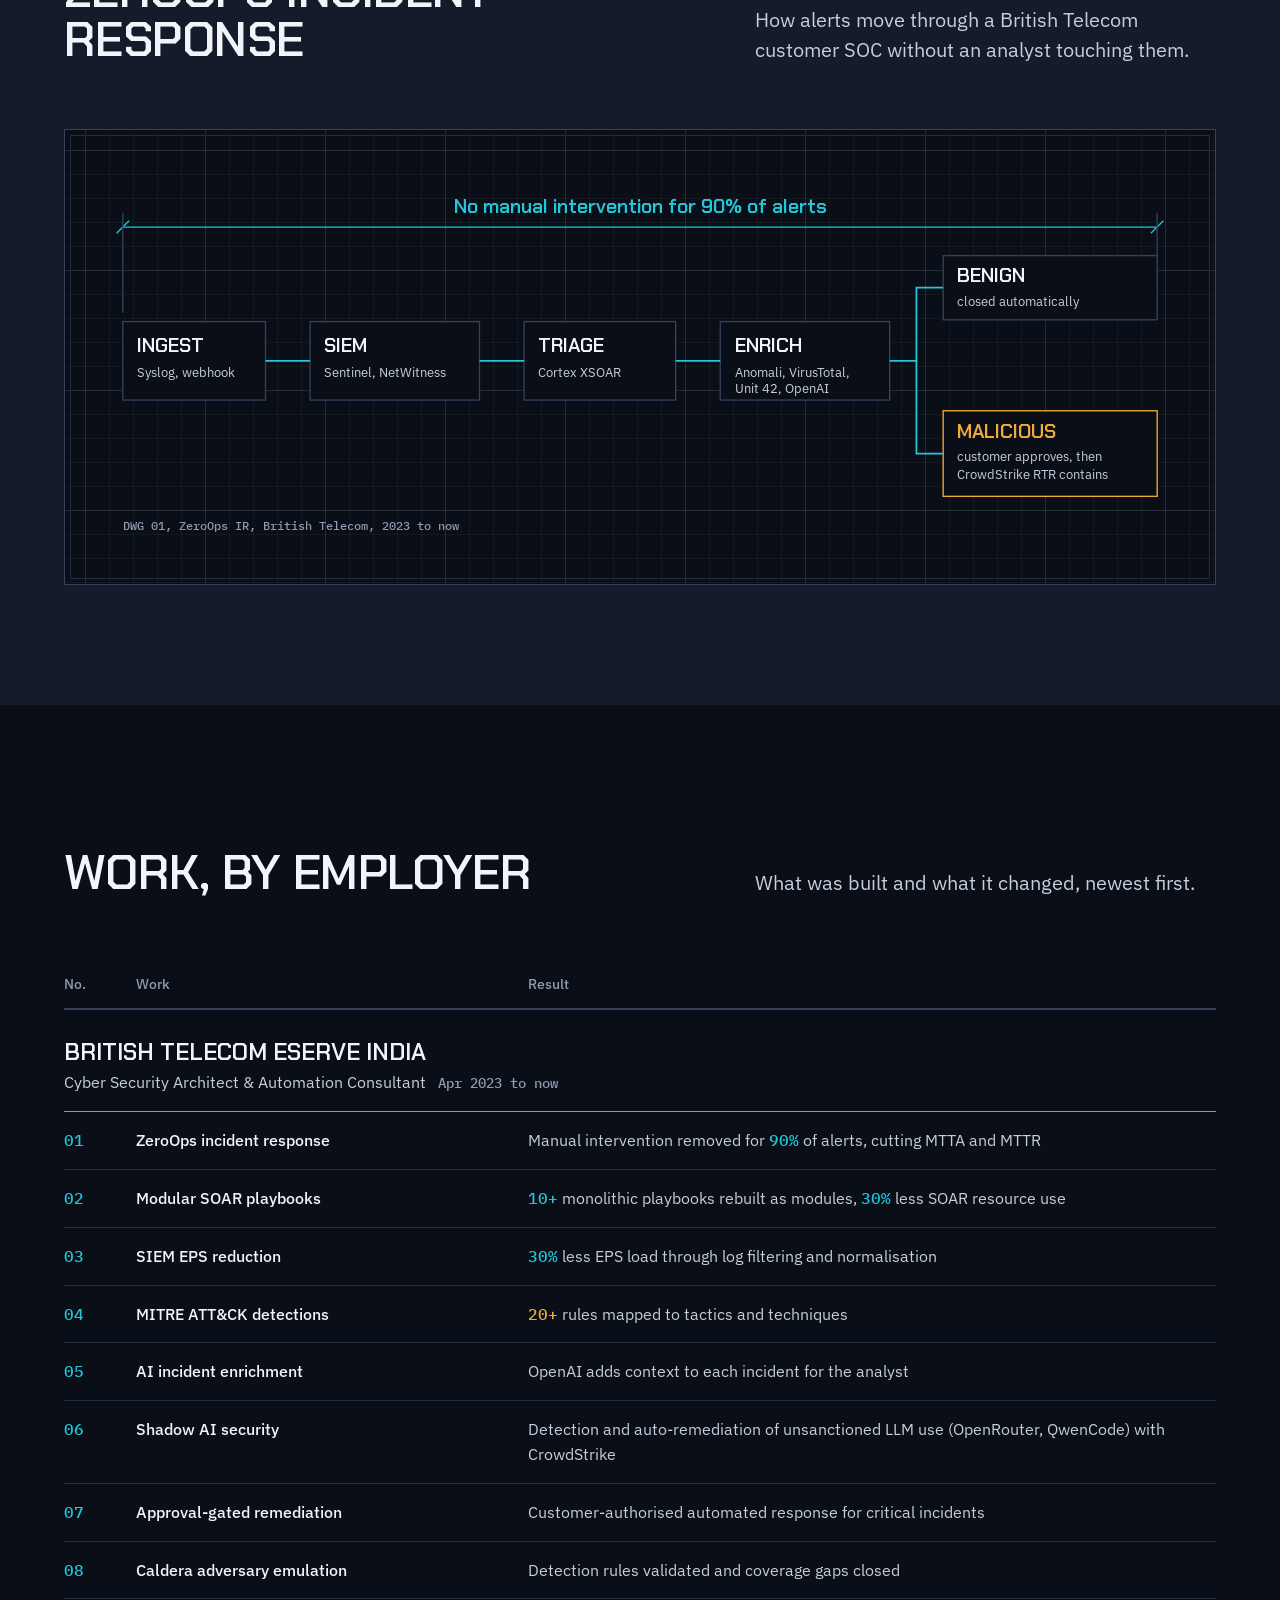
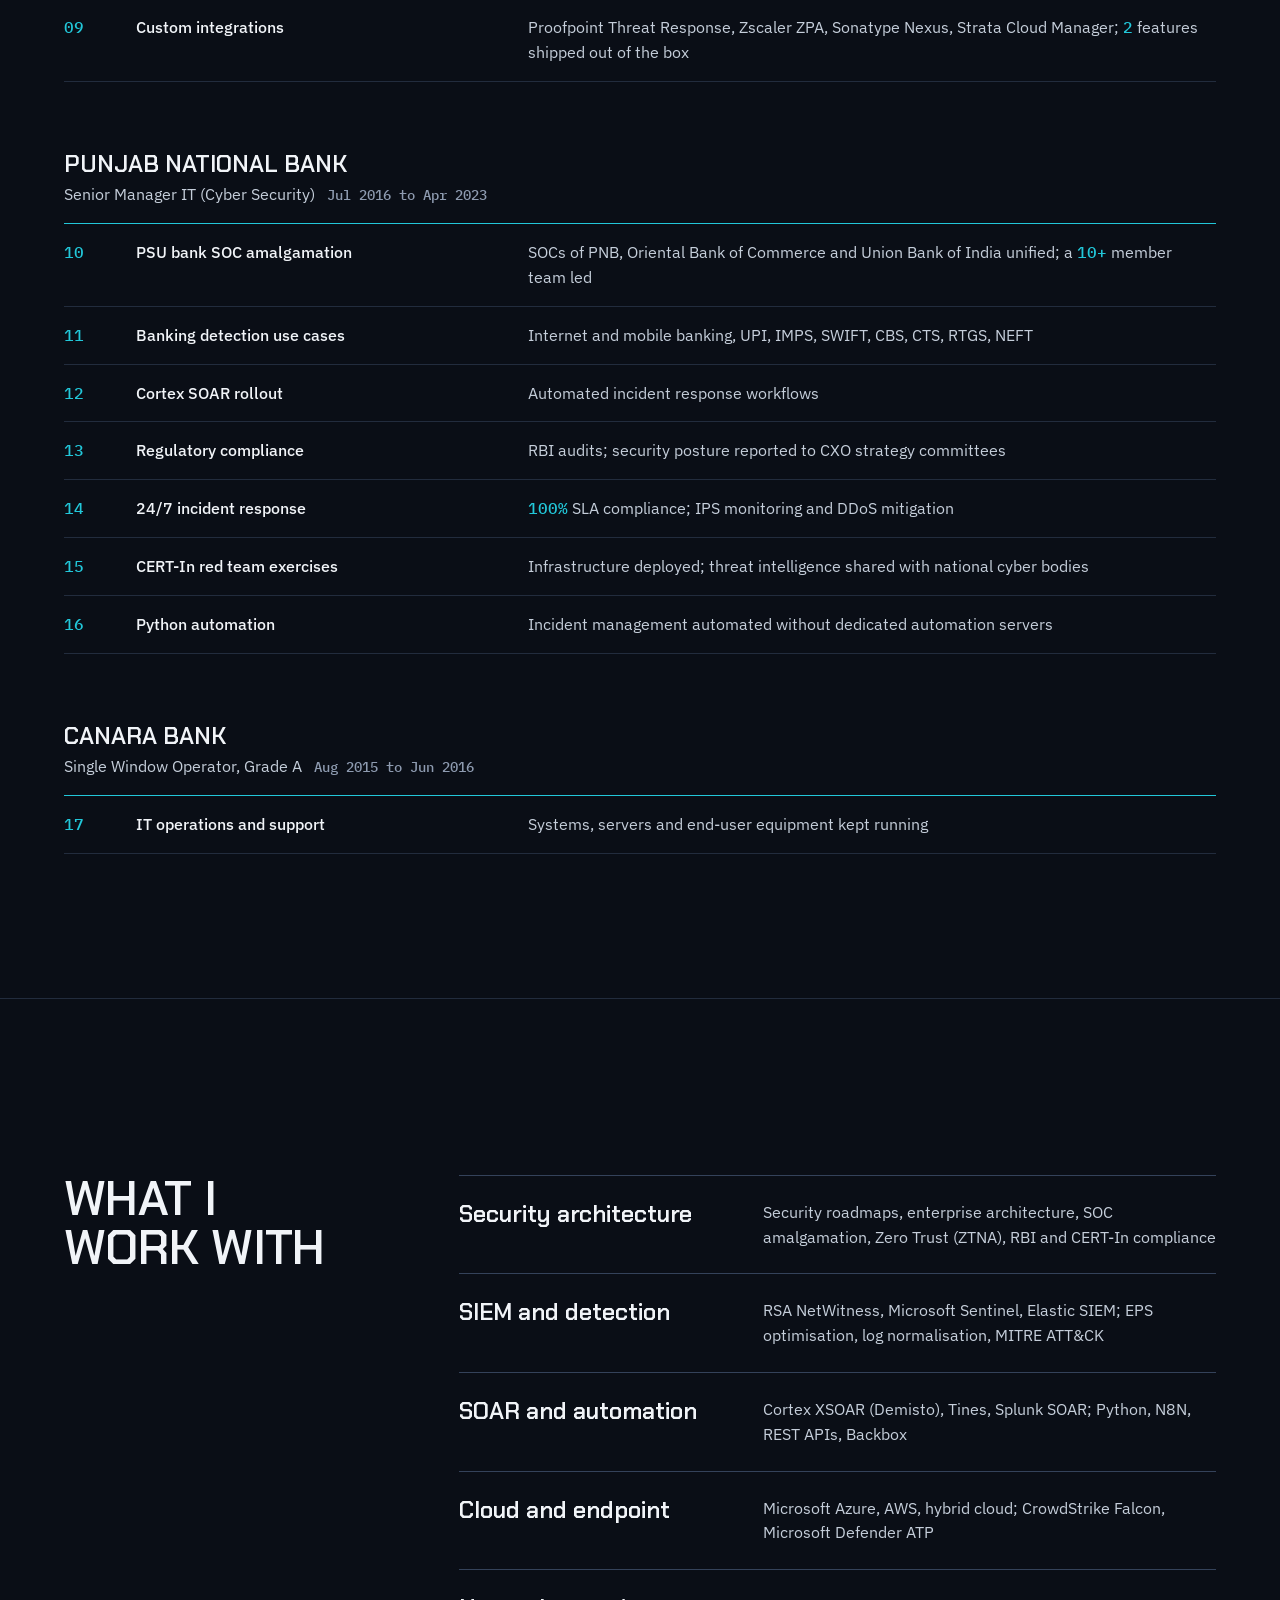
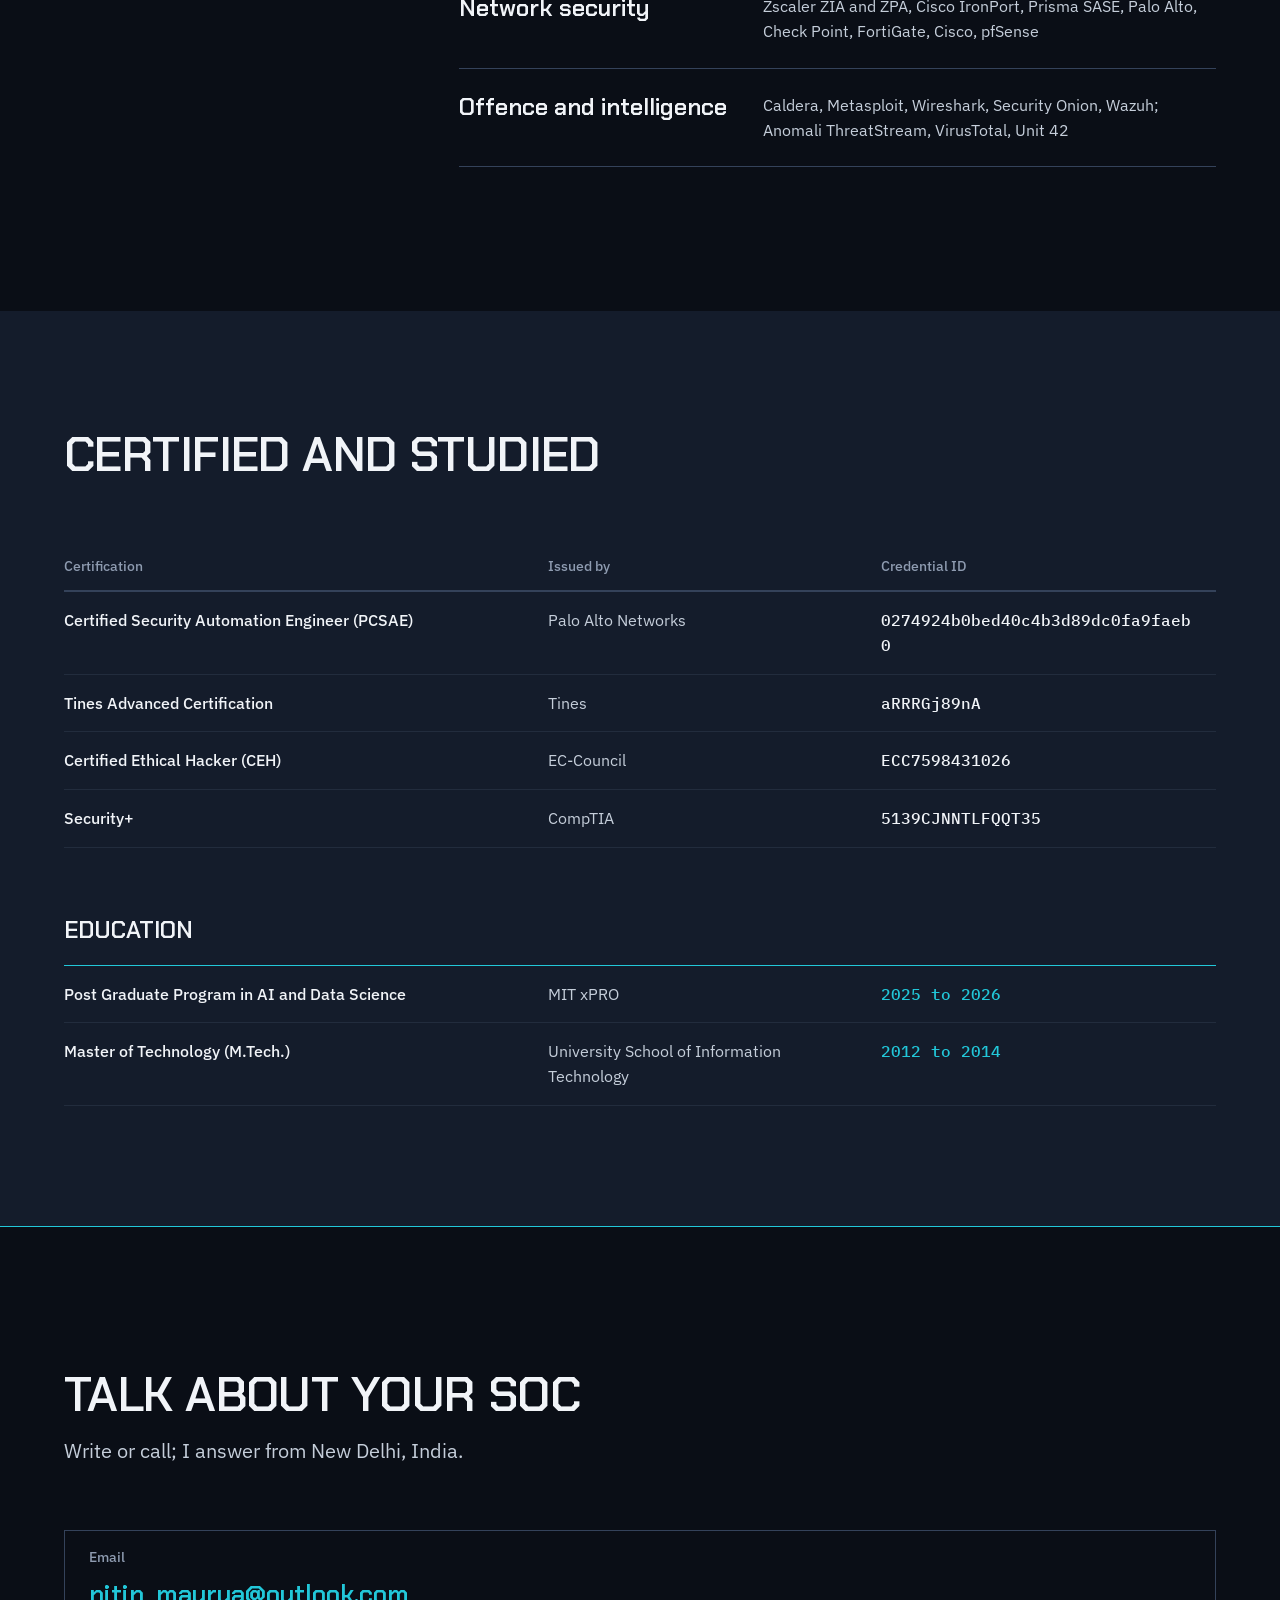
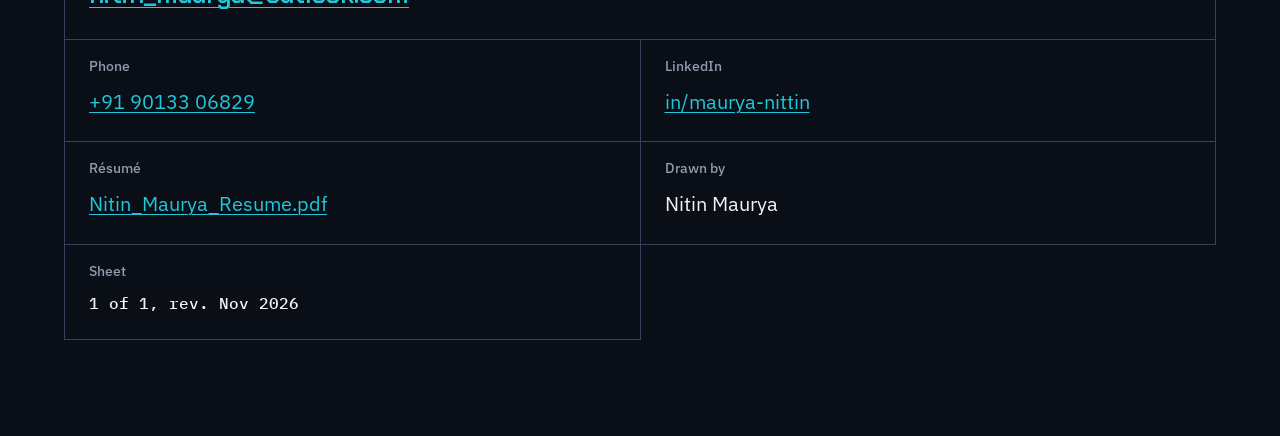
==== commit 5bd7e2fb: "Slate palette: cyan for automation, amber for detections (v2)" ====
--- a/index.html
+++ b/index.html
@@ -5,7 +5,7 @@
   <meta name="viewport" content="width=device-width, initial-scale=1" />
   <title>Nitin Maurya, Cyber Security Architect, New Delhi</title>
   <meta name="description" content="Nitin Maurya designs security architecture and SOAR automation for banks and telecoms: ten years across British Telecom and Punjab National Bank." />
-  <meta name="theme-color" content="#173a6b" />
+  <meta name="theme-color" content="#0A0E16" />
   <link rel="canonical" href="https://nitinmaurya.in/" />
   <meta property="og:type" content="website" />
   <meta property="og:title" content="Nitin Maurya, Cyber Security Architect" />
@@ -114,7 +114,7 @@
             <g class="dg-box"><rect x="470" y="170" width="170" height="88" /><text x="486" y="204" class="dg-t">Triage</text><text x="486" y="232" class="dg-s">Cortex XSOAR</text></g>
             <g class="dg-box"><rect x="690" y="170" width="190" height="88" /><text x="706" y="204" class="dg-t">Enrich</text><text x="706" y="232" class="dg-s">Anomali, VirusTotal,</text><text x="706" y="250" class="dg-s">Unit 42, OpenAI</text></g>
             <g class="dg-box"><rect x="940" y="96" width="240" height="72" /><text x="956" y="126" class="dg-t">Benign</text><text x="956" y="152" class="dg-s">closed automatically</text></g>
-            <g class="dg-box"><rect x="940" y="270" width="240" height="96" /><text x="956" y="300" class="dg-t">Malicious</text><text x="956" y="326" class="dg-s">customer approves, then</text><text x="956" y="346" class="dg-s">CrowdStrike RTR contains</text></g>
+            <g class="dg-box dg-alert"><rect x="940" y="270" width="240" height="96" /><text x="956" y="300" class="dg-t">Malicious</text><text x="956" y="326" class="dg-s">customer approves, then</text><text x="956" y="346" class="dg-s">CrowdStrike RTR contains</text></g>
             <g class="dg-flow">
               <line x1="180" y1="214" x2="230" y2="214" /><line x1="420" y1="214" x2="470" y2="214" /><line x1="640" y1="214" x2="690" y2="214" />
               <polyline points="880,214 910,214 910,132 940,132" /><polyline points="910,214 910,318 940,318" />
@@ -135,7 +135,7 @@
             <g class="dg-box"><rect x="60" y="240" width="280" height="80" /><text x="76" y="272" class="dg-t">Triage</text><text x="76" y="300" class="dg-s">Cortex XSOAR</text></g>
             <g class="dg-box"><rect x="60" y="350" width="280" height="100" /><text x="76" y="382" class="dg-t">Enrich</text><text x="76" y="410" class="dg-s">Anomali, VirusTotal,</text><text x="76" y="432" class="dg-s">Unit 42, OpenAI</text></g>
             <g class="dg-box"><rect x="60" y="490" width="280" height="80" /><text x="76" y="522" class="dg-t">Benign</text><text x="76" y="550" class="dg-s">closed automatically</text></g>
-            <g class="dg-box"><rect x="60" y="600" width="280" height="100" /><text x="76" y="632" class="dg-t">Malicious</text><text x="76" y="660" class="dg-s">customer approves, then</text><text x="76" y="682" class="dg-s">CrowdStrike RTR contains</text></g>
+            <g class="dg-box dg-alert"><rect x="60" y="600" width="280" height="100" /><text x="76" y="632" class="dg-t">Malicious</text><text x="76" y="660" class="dg-s">customer approves, then</text><text x="76" y="682" class="dg-s">CrowdStrike RTR contains</text></g>
             <g class="dg-flow"><line x1="200" y1="100" x2="200" y2="130" /><line x1="200" y1="210" x2="200" y2="240" /><line x1="200" y1="320" x2="200" y2="350" /><line x1="200" y1="450" x2="200" y2="490" /><line x1="200" y1="570" x2="200" y2="600" /></g>
             <text x="60" y="740" class="dg-no">DWG 01, ZeroOps IR</text>
           </svg>
@@ -159,7 +159,7 @@
             <tr><td class="num reg__no">01</td><td class="reg__work">ZeroOps incident response</td><td>Manual intervention removed for <span class="num">90%</span> of alerts, cutting MTTA and MTTR</td></tr>
             <tr><td class="num reg__no">02</td><td class="reg__work">Modular SOAR playbooks</td><td><span class="num">10+</span> monolithic playbooks rebuilt as modules, <span class="num">30%</span> less SOAR resource use</td></tr>
             <tr><td class="num reg__no">03</td><td class="reg__work">SIEM EPS reduction</td><td><span class="num">30%</span> less EPS load through log filtering and normalisation</td></tr>
-            <tr><td class="num reg__no">04</td><td class="reg__work">MITRE ATT&amp;CK detections</td><td><span class="num">20+</span> rules mapped to tactics and techniques</td></tr>
+            <tr><td class="num reg__no">04</td><td class="reg__work">MITRE ATT&amp;CK detections</td><td><span class="num reg__detect">20+</span> rules mapped to tactics and techniques</td></tr>
             <tr><td class="num reg__no">05</td><td class="reg__work">AI incident enrichment</td><td>OpenAI adds context to each incident for the analyst</td></tr>
             <tr><td class="num reg__no">06</td><td class="reg__work">Shadow AI security</td><td>Detection and auto-remediation of unsanctioned LLM use (OpenRouter, QwenCode) with CrowdStrike</td></tr>
             <tr><td class="num reg__no">07</td><td class="reg__work">Approval-gated remediation</td><td>Customer-authorised automated response for critical incidents</td></tr>
--- a/assets/css/style.css
+++ b/assets/css/style.css
@@ -1,5 +1,5 @@
-/* Hallmark · shape: Long Document (draw 679f9c) · genre: modern-minimal · theme: Blueprint (deal 1/3, seed personal-portfolio-cyber-security-96ac·d1dd71ff·2026-11-07·r0) · redesign: full · job: hire
- * hero: Corridor · nav: slab · footer: letter close, set as a drawing title block · imagery: none, two drawings of real data · signature: the career measured as a dimension string, 2015 to 2026 · blueprint: cyanotype
+/* Hallmark · shape: Long Document (draw 679f9c) · genre: modern-minimal · theme: Blueprint, slate sheet (v2 palette by request; v1 cyanotype in git tag v1-blueprint) (deal 1/3, seed personal-portfolio-cyber-security-96ac·d1dd71ff·2026-11-07·r0) · redesign: full · job: hire
+ * hero: Corridor · nav: slab · footer: letter close, set as a drawing title block · imagery: none, two drawings of real data · signature: the career measured as a dimension string, 2015 to 2026 · blueprint: slate, cyan for automation, amber for detections
  * axes: mid/geometric-sans/neutral · posture: drenched · contrast: pass · fold: pass · v2.0.0 */
 /* Hallmark · pre-emit critique: P4 H4 E4 S5 R5 V4 · weakest: H, a 17-row register is dense; it is grouped by employer under heavy rules and followed by quiet capability rows */
 /* Hallmark · dropped boot sequence, telemetry widget, MITRE heatmap, terminal, toast · the telemetry feed and heatmap levels were simulated, and the terminal was decoration on a page that is not a developer tool */
@@ -13,7 +13,7 @@
 .skip:focus-visible { top: var(--space-md); outline-offset: 2px; }
 
 /* ---------- Nav: slab ---------- */
-.slab { position: sticky; top: 0; z-index: var(--z-sticky-nav); background: var(--color-paper-3); border-bottom: var(--rule-heavy) solid var(--color-rule); }
+.slab { position: sticky; top: 0; z-index: var(--z-sticky-nav); background: var(--color-paper-3); border-bottom: var(--rule-hair) solid var(--color-rule); }
 .slab__in { display: flex; align-items: center; justify-content: space-between; gap: var(--space-lg); min-height: 72px; }
 .wordmark { font-family: var(--font-display); font-weight: 600; font-size: var(--text-lg); text-transform: uppercase; letter-spacing: 0.02em; text-decoration: none; white-space: nowrap; }
 .wordmark:hover { text-decoration: underline; }
@@ -21,15 +21,16 @@
 .slab__nav a { font-weight: 500; font-size: var(--text-sm); text-decoration: none; white-space: nowrap; color: var(--color-ink-2); transition: color var(--dur-short) var(--ease-out); }
 .slab__nav a:hover { color: var(--color-ink); text-decoration: underline; }
 .slab__nav a:active { color: var(--color-muted); }
-.slab__nav .slab__act { display: inline-flex; align-items: center; min-height: 44px; padding: 0 var(--space-md); border: var(--rule-hair) solid var(--color-rule); color: var(--color-ink); }
+.slab__nav .slab__act { display: inline-flex; align-items: center; min-height: 44px; padding: 0 var(--space-md); border: var(--rule-hair) solid var(--color-cyan); color: var(--color-cyan); }
 .slab__nav .slab__act:hover { background: var(--color-paper-2); text-decoration: none; }
 
 /* ---------- Buttons ---------- */
-.btn { display: inline-flex; align-items: center; min-height: 48px; padding: 0 var(--space-lg); border: var(--rule-hair) solid var(--color-ink); border-radius: 0; background: var(--color-ink); color: var(--color-accent-ink); font: 500 var(--text-md)/1 var(--font-body); white-space: nowrap; text-decoration: none; cursor: pointer; transition: background-color var(--dur-short) var(--ease-out), transform var(--dur-micro) var(--ease-out); }
-.btn:hover { background: var(--color-ink-2); }
+.btn { display: inline-flex; align-items: center; min-height: 48px; padding: 0 var(--space-lg); border: var(--rule-hair) solid var(--color-cyan); border-radius: 0; background: var(--color-cyan); color: var(--color-accent-ink); font: 500 var(--text-md)/1 var(--font-body); white-space: nowrap; text-decoration: none; cursor: pointer; transition: background-color var(--dur-short) var(--ease-out), transform var(--dur-micro) var(--ease-out); }
+.btn:hover { background: var(--color-cyan-2); border-color: var(--color-cyan-2); }
 .btn:active { transform: translateY(1px); }
 .btn:focus-visible { outline: 2px solid var(--color-focus); outline-offset: 3px; }
 .btn--quiet { background: transparent; color: var(--color-ink); border-color: var(--color-rule); }
+.btn--quiet:hover { border-color: var(--color-cyan); }
 .btn--quiet:hover { background: var(--color-paper-2); }
 
 /* ---------- Hero: Corridor ---------- */
@@ -41,28 +42,28 @@
 
 .career { margin: var(--space-3xl) 0 0; }
 .career__value { font-family: var(--font-display); font-weight: 600; font-size: var(--text-display-s); line-height: 1; text-transform: uppercase; text-align: center; margin-bottom: var(--space-md); }
-.dim { position: relative; height: var(--rule-hair); background: var(--color-rule); margin-inline: var(--space-xs); }
-.dim::before, .dim::after, .dim__tick { content: ""; position: absolute; top: calc(var(--tick) / -2); width: var(--rule-hair); height: var(--tick); background: var(--color-rule); transform: rotate(45deg); }
+.dim { position: relative; height: var(--rule-hair); background: var(--color-cyan); margin-inline: var(--space-xs); }
+.dim::before, .dim::after, .dim__tick { content: ""; position: absolute; top: calc(var(--tick) / -2); width: var(--rule-hair); height: var(--tick); background: var(--color-rule); transform: rotate(45deg); background: var(--color-cyan); }
 .dim::before { left: 0; }
 .dim::after { right: 0; }
 .dim__tick { left: var(--at); }
 .career__stops { position: relative; list-style: none; margin: var(--space-md) var(--space-xs) 0; padding: 0; height: 3.25rem; font-size: var(--text-sm); color: var(--color-ink-2); }
 .career__stops li { position: absolute; left: var(--at); top: 0; display: grid; gap: var(--space-3xs); white-space: nowrap; padding-left: var(--space-xs); border-left: var(--rule-hair) solid var(--color-rule-2); }
-.career__stops .num { font-family: var(--font-outlier); font-weight: 500; color: var(--color-ink); }
+.career__stops .num { font-family: var(--font-outlier); font-weight: 500; color: var(--color-cyan); }
 .career__stops .career__end { left: auto; right: 0; text-align: right; padding-left: 0; padding-right: var(--space-xs); border-left: 0; border-right: var(--rule-hair) solid var(--color-rule-2); }
 
 /* ---------- Summary: long document ---------- */
 .summary { padding-block: var(--section-gap-s) var(--section-gap); border-top: var(--rule-hair) solid var(--color-rule-2); }
 .summary__grid { display: grid; grid-template-columns: repeat(12, minmax(0, 1fr)); gap: var(--gap-columns); align-items: start; }
 .summary__grid .prose { grid-column: 1 / span 7; }
-.facts { grid-column: 9 / span 4; margin: 0; border-top: var(--rule-heavy) solid var(--color-rule); }
+.facts { grid-column: 9 / span 4; margin: 0; border-top: var(--rule-hair) solid var(--color-cyan); }
 .facts > div { padding-block: var(--space-md); border-bottom: var(--rule-hair) solid var(--color-rule-2); }
 .facts dt { font-size: var(--text-sm); font-weight: 500; color: var(--color-muted); }
 .facts dd { margin: var(--space-2xs) 0 0; font-size: var(--text-lead); line-height: 1.35; }
 .prose { max-width: 65ch; display: grid; gap: var(--space-lg); font-size: var(--text-lead); line-height: 1.65; }
 .prose p { max-width: none; }
 .lead-in { font-weight: 500; color: var(--color-ink); }
-.prose a { text-decoration-line: underline; }
+.prose a { color: var(--color-cyan); text-decoration-line: underline; }
 .prose a:hover { text-decoration-line: none; }
 
 /* ---------- Drawing 01 ---------- */
@@ -70,7 +71,7 @@
 .drawing__head { display: grid; grid-template-columns: repeat(12, minmax(0, 1fr)); gap: var(--gap-columns); align-items: end; margin-bottom: var(--space-2xl); }
 .drawing__head h2, .split-head h2 { grid-column: 1 / span 6; text-transform: uppercase; line-height: 1.02; }
 .drawing__head .lead, .split-head .lead { grid-column: 8 / span 5; color: var(--color-ink-2); }
-.sheet { position: relative; margin: 0; padding: var(--space-xl); border: var(--rule-hair) solid var(--color-rule);
+.sheet { position: relative; margin: 0; padding: var(--space-xl); border: var(--rule-hair) solid var(--color-rule); background-color: var(--color-paper);
   background-image:
     linear-gradient(var(--color-grid-2) 1px, transparent 1px), linear-gradient(90deg, var(--color-grid-2) 1px, transparent 1px),
     linear-gradient(var(--color-grid) 1px, transparent 1px), linear-gradient(90deg, var(--color-grid) 1px, transparent 1px);
@@ -79,14 +80,17 @@
 .sheet::after { content: ""; position: absolute; inset: 5px; border: var(--rule-hair) solid var(--color-rule-2); pointer-events: none; }
 .diagram { width: 100%; height: auto; color: var(--color-ink); }
 .diagram--tall { display: none; max-width: 22rem; margin-inline: auto; }
-.diagram rect { fill: var(--color-paper-2); stroke: var(--color-rule); stroke-width: 1.5; }
-.diagram line, .diagram polyline { stroke: var(--color-rule); stroke-width: 1.5; fill: none; }
-.diagram .ext { stroke: var(--color-rule-2); }
+.diagram rect { fill: var(--color-paper); stroke: var(--color-rule); stroke-width: 1.5; }
+.diagram line, .diagram polyline { stroke: var(--color-cyan); stroke-width: 1.5; fill: none; }
+.diagram .ext { stroke: var(--color-rule); }
+.diagram .dg-value { fill: var(--color-cyan); }
+.diagram .dg-alert rect { stroke: var(--color-amber); }
+.diagram .dg-alert .dg-t { fill: var(--color-amber); }
 .diagram .dg-flow line, .diagram .dg-flow polyline { stroke-width: 2; }
 .diagram text { fill: var(--color-ink); font-family: var(--font-body); }
 .diagram .dg-t { font-family: var(--font-display); font-weight: 600; font-size: 22px; text-transform: uppercase; }
 .diagram .dg-s { font-size: 15px; fill: var(--color-ink-2); }
-.diagram .dg-value { font-family: var(--font-display); font-weight: 600; font-size: 22px; }
+.diagram .dg-value { font-family: var(--font-display); font-weight: 600; font-size: 22px; fill: var(--color-cyan); }
 .diagram .dg-no { font-family: var(--font-outlier); font-weight: 500; font-size: 13px; fill: var(--color-muted); }
 
 /* ---------- Register (work and credentials) ---------- */
@@ -96,12 +100,14 @@
 .reg th, .reg td { text-align: left; vertical-align: top; padding: var(--space-md) var(--space-md) var(--space-md) 0; border-bottom: var(--rule-hair) solid var(--color-rule-2); }
 .reg thead th { font-weight: 500; font-size: var(--text-sm); color: var(--color-muted); border-bottom: var(--rule-heavy) solid var(--color-rule); padding-block: var(--space-sm); white-space: nowrap; }
 .reg td { color: var(--color-ink-2); }
-.reg .num { font-family: var(--font-outlier); font-weight: 500; color: var(--color-ink); }
+.reg .num { font-family: var(--font-outlier); font-weight: 500; color: var(--color-cyan); }
+.reg .reg__detect { color: var(--color-amber); }
+.reg .reg__id { color: var(--color-ink); }
 .reg__no { width: 4.5rem; }
 td.reg__no { color: var(--color-muted); }
 .reg__work { width: 34%; font-weight: 500; color: var(--color-ink); }
 td.reg__work { color: var(--color-ink); }
-.reg__group th { padding-top: var(--space-2xl); border-bottom: var(--rule-heavy) solid var(--color-rule); font-weight: 400; }
+.reg__group th { padding-top: var(--space-2xl); border-bottom: var(--rule-hair) solid var(--color-cyan); font-weight: 400; }
 .reg tbody:first-of-type .reg__group:first-child th, .reg thead + tbody > .reg__group:first-child th { padding-top: var(--space-lg); }
 .reg__org { display: block; font-family: var(--font-display); font-weight: 600; font-size: var(--text-title); text-transform: uppercase; color: var(--color-ink); }
 .reg__role { color: var(--color-ink-2); }
@@ -125,7 +131,7 @@
 .reg--creds .reg__group th { font-family: var(--font-display); font-weight: 600; font-size: var(--text-title); text-transform: uppercase; color: var(--color-ink); }
 
 /* ---------- Close: title block ---------- */
-.close { padding-block: var(--section-gap) var(--space-3xl); border-top: var(--rule-heavy) solid var(--color-rule); }
+.close { padding-block: var(--section-gap) var(--space-3xl); border-top: var(--rule-hair) solid var(--color-cyan); }
 .close h2 { text-transform: uppercase; line-height: 1.02; }
 .close__line { margin-top: var(--space-md); color: var(--color-ink-2); }
 .tblock { display: grid; grid-template-columns: repeat(4, minmax(0, 1fr)); margin: var(--space-2xl) 0 0; border-top: var(--rule-hair) solid var(--color-rule); border-left: var(--rule-hair) solid var(--color-rule); }
@@ -136,7 +142,7 @@
 .tblock dd a { white-space: nowrap; }
 .tblock__cell--wide dd { font-family: var(--font-display); font-weight: 600; font-size: var(--text-xl); overflow-wrap: break-word; }
 .tblock dd.num { font-family: var(--font-outlier); font-weight: 500; font-size: var(--text-md); }
-.tblock a { text-decoration-line: underline; transition: color var(--dur-short) var(--ease-out); }
+.tblock a { color: var(--color-cyan); text-decoration-line: underline; transition: color var(--dur-short) var(--ease-out); }
 .tblock a:hover { text-decoration-line: none; }
 .tblock a:active { color: var(--color-muted); }
 
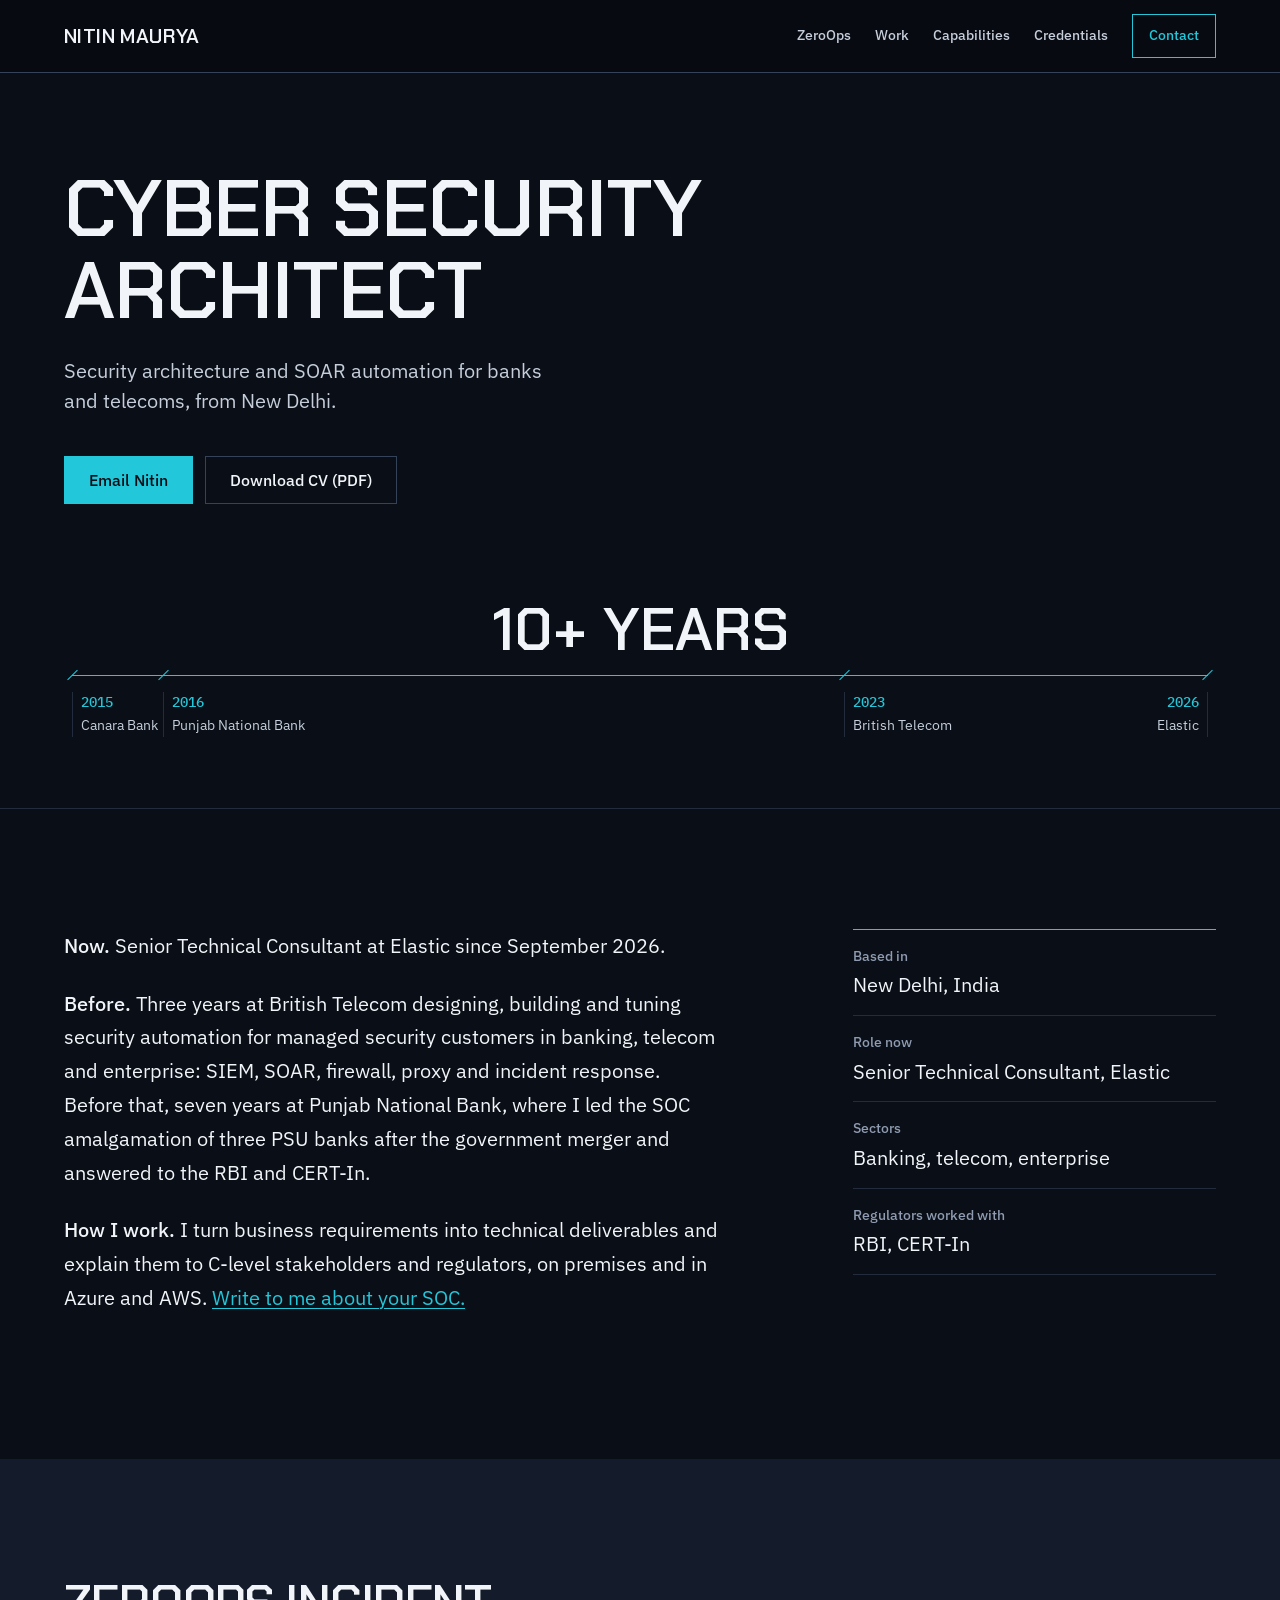
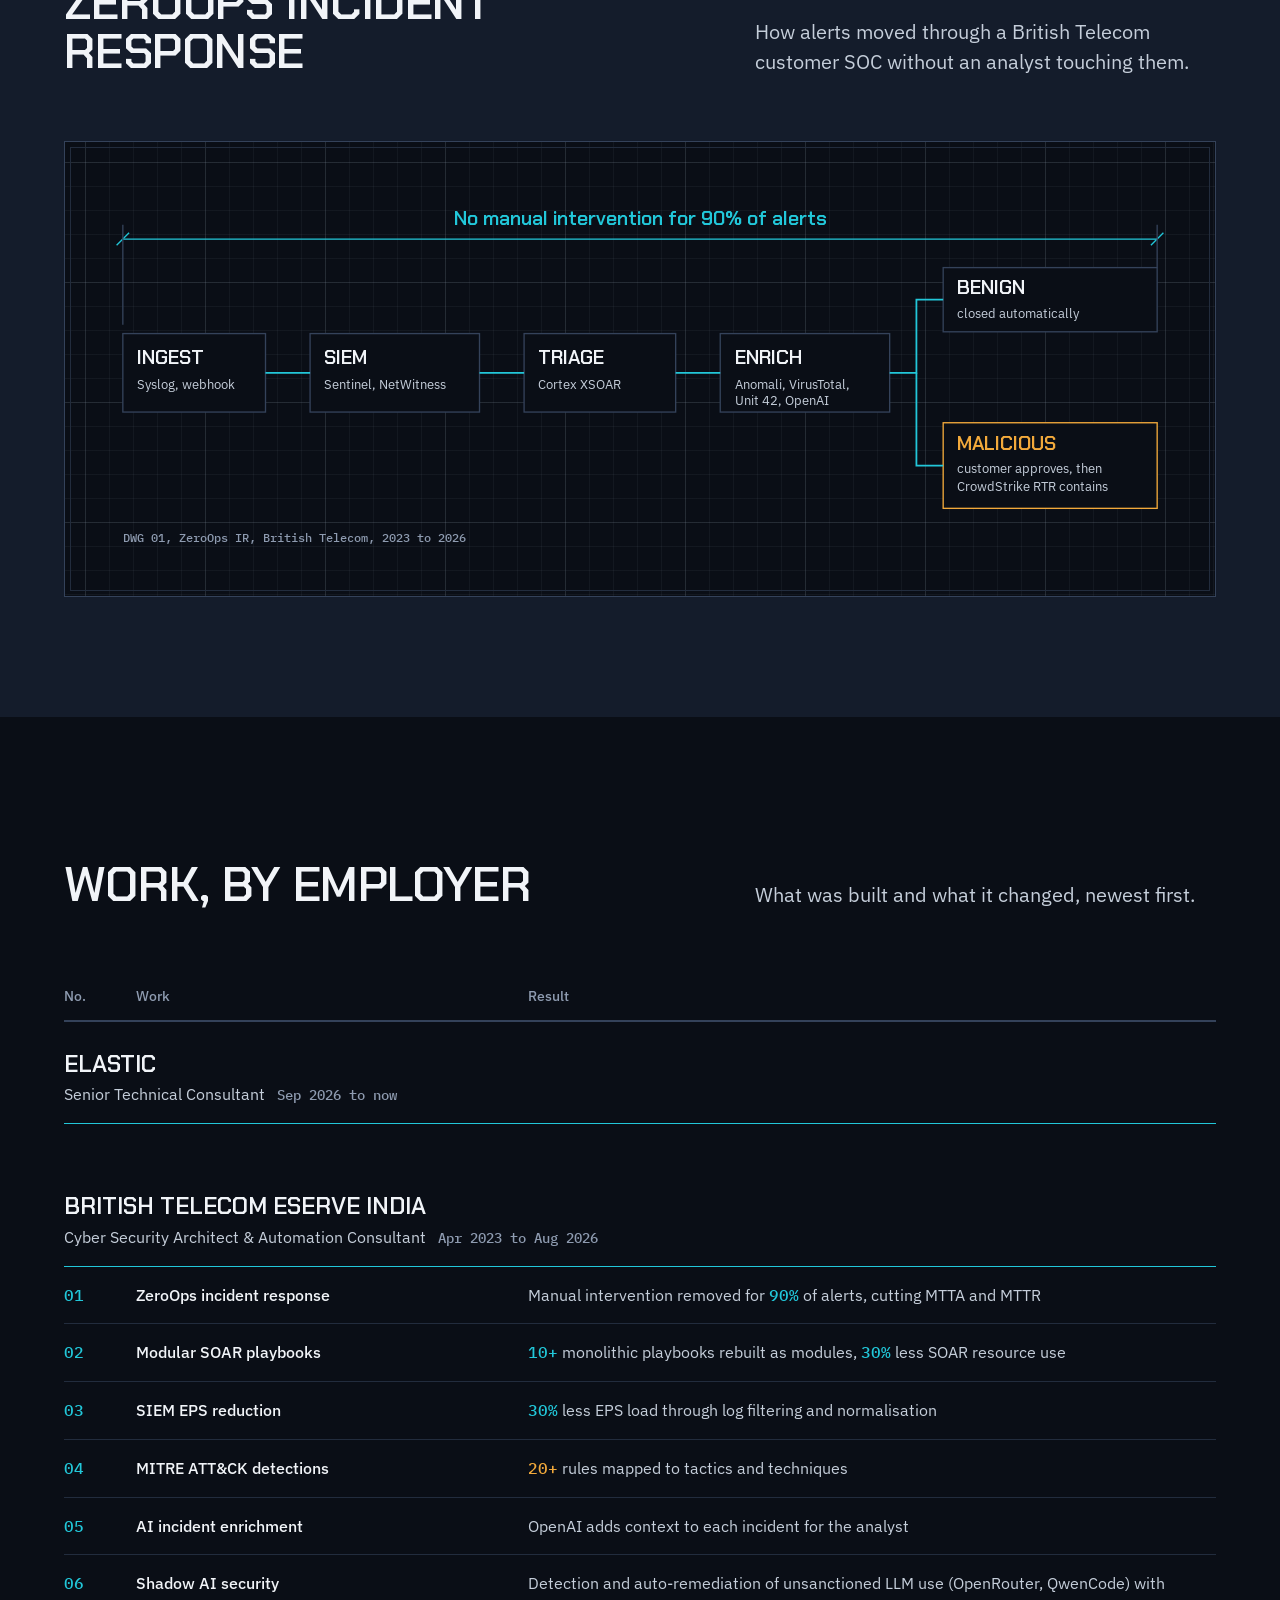
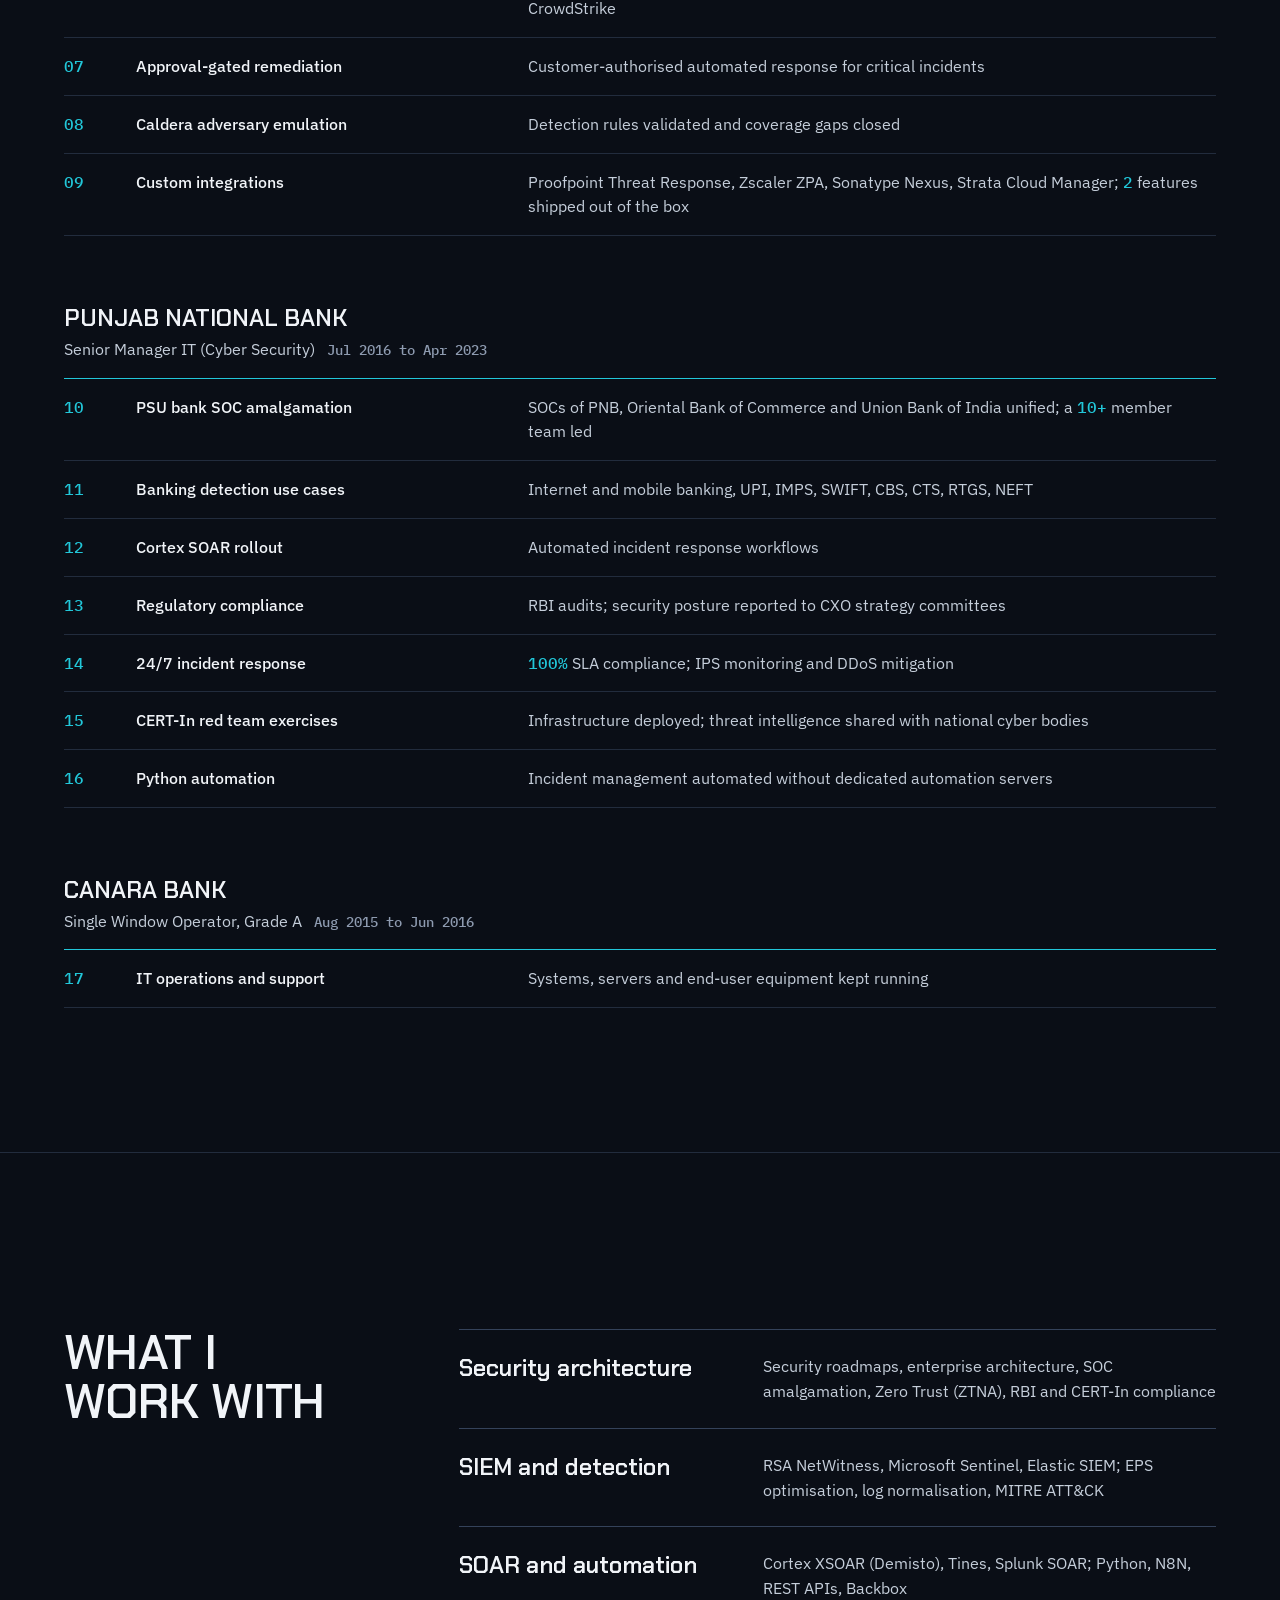
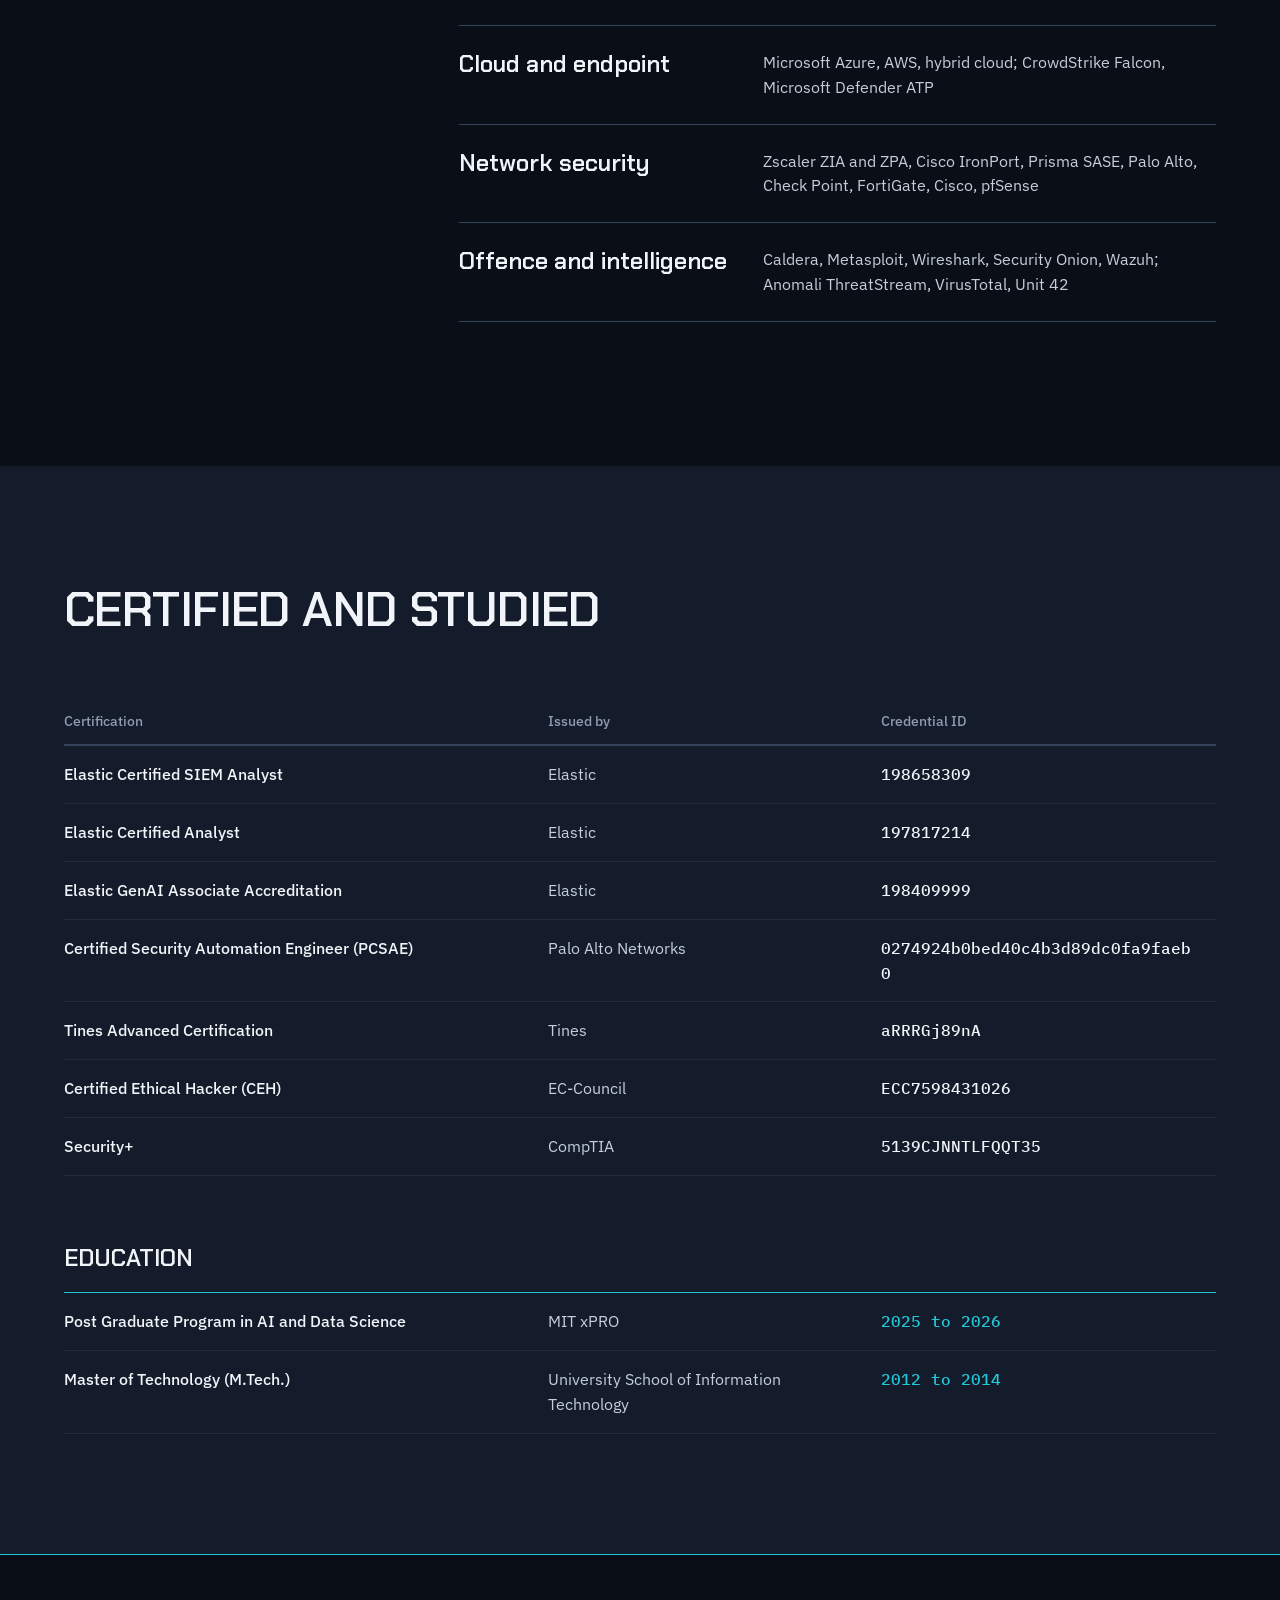
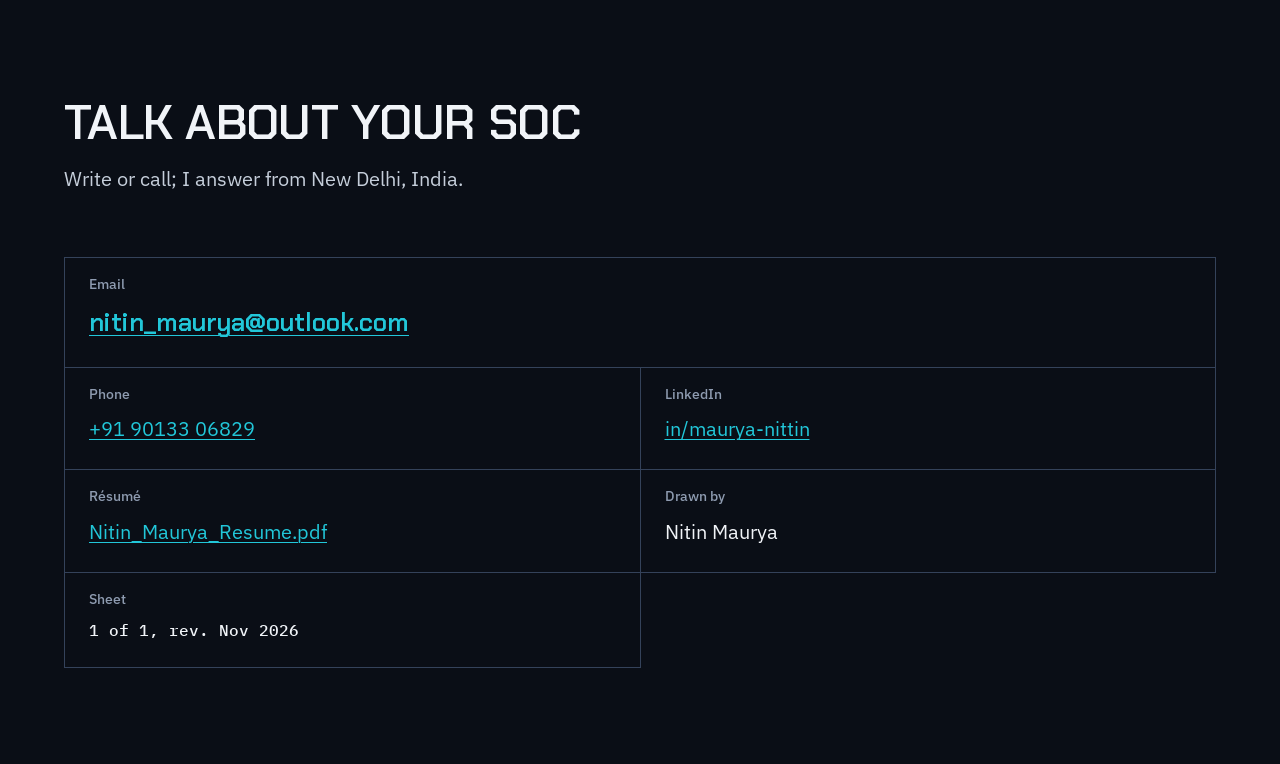
==== commit ae46ff84: "Elastic role and certifications Senior Technical Consultant at Elastic from Sep 2026; British Teleco" ====
--- a/index.html
+++ b/index.html
@@ -4,14 +4,14 @@
   <meta charset="utf-8" />
   <meta name="viewport" content="width=device-width, initial-scale=1" />
   <title>Nitin Maurya, Cyber Security Architect, New Delhi</title>
-  <meta name="description" content="Nitin Maurya designs security architecture and SOAR automation for banks and telecoms: ten years across British Telecom and Punjab National Bank." />
+  <meta name="description" content="Nitin Maurya designs security architecture and SOAR automation for banks and telecoms: ten years across Elastic, British Telecom and Punjab National Bank." />
   <meta name="theme-color" content="#0A0E16" />
-  <link rel="canonical" href="https://nitinmaurya.in/" />
+  <link rel="canonical" href="https://portfolio.nitinmaurya.in/" />
   <meta property="og:type" content="website" />
   <meta property="og:title" content="Nitin Maurya, Cyber Security Architect" />
   <meta property="og:description" content="Security architecture and SOAR automation for banks and telecoms, from New Delhi." />
-  <meta property="og:url" content="https://nitinmaurya.in/" />
-  <meta property="og:image" content="https://nitinmaurya.in/assets/img/og.svg" />
+  <meta property="og:url" content="https://portfolio.nitinmaurya.in/" />
+  <meta property="og:image" content="https://portfolio.nitinmaurya.in/assets/img/og.svg" />
   <link rel="icon" href="assets/img/favicon.svg" type="image/svg+xml" />
   <link rel="preconnect" href="https://fonts.googleapis.com" />
   <link rel="preconnect" href="https://fonts.gstatic.com" crossorigin />
@@ -22,11 +22,11 @@
     "@context": "https://schema.org",
     "@type": "Person",
     "name": "Nitin Maurya",
-    "jobTitle": "Cyber Security Architect & Automation Consultant",
-    "worksFor": { "@type": "Organization", "name": "British Telecom" },
+    "jobTitle": "Senior Technical Consultant",
+    "worksFor": { "@type": "Organization", "name": "Elastic" },
     "address": { "@type": "PostalAddress", "addressLocality": "New Delhi", "addressCountry": "IN" },
     "email": "mailto:nitin_maurya@outlook.com",
-    "url": "https://nitinmaurya.in/",
+    "url": "https://portfolio.nitinmaurya.in/",
     "sameAs": ["https://www.linkedin.com/in/maurya-nittin/"]
   }
   </script>
@@ -69,7 +69,7 @@
             <li style="--at: 0%"><span class="num">2015</span> Canara Bank</li>
             <li style="--at: 8%"><span class="num">2016</span> Punjab National Bank</li>
             <li style="--at: 68%"><span class="num">2023</span> British Telecom</li>
-            <li class="career__end" style="--at: 100%"><span class="num">2026</span> now</li>
+            <li class="career__end" style="--at: 100%"><span class="num">2026</span> Elastic</li>
           </ol>
         </figure>
       </div>
@@ -78,13 +78,13 @@
     <section id="summary" class="summary">
       <div class="container summary__grid">
         <article class="prose">
-          <p><strong class="lead-in">Now.</strong> At British Telecom I design, build and tune security automation for managed security customers in banking, telecom and enterprise: SIEM, SOAR, firewall, proxy and incident response.</p>
-          <p><strong class="lead-in">Before.</strong> Seven years at Punjab National Bank, where I led the SOC amalgamation of three PSU banks after the government merger and answered to the RBI and CERT-In.</p>
+          <p><strong class="lead-in">Now.</strong> Senior Technical Consultant at Elastic since September 2026.</p>
+          <p><strong class="lead-in">Before.</strong> Three years at British Telecom designing, building and tuning security automation for managed security customers in banking, telecom and enterprise: SIEM, SOAR, firewall, proxy and incident response. Before that, seven years at Punjab National Bank, where I led the SOC amalgamation of three PSU banks after the government merger and answered to the RBI and CERT-In.</p>
           <p><strong class="lead-in">How I work.</strong> I turn business requirements into technical deliverables and explain them to C-level stakeholders and regulators, on premises and in Azure and AWS. <a href="#contact">Write to me about your SOC.</a></p>
         </article>
         <dl class="facts">
           <div><dt>Based in</dt><dd>New Delhi, India</dd></div>
-          <div><dt>Role now</dt><dd>Cyber Security Architect &amp; Automation Consultant, British Telecom</dd></div>
+          <div><dt>Role now</dt><dd>Senior Technical Consultant, Elastic</dd></div>
           <div><dt>Sectors</dt><dd>Banking, telecom, enterprise</dd></div>
           <div><dt>Regulators worked with</dt><dd>RBI, CERT-In</dd></div>
         </dl>
@@ -95,7 +95,7 @@
       <div class="container">
         <div class="drawing__head">
           <h2>ZeroOps incident response</h2>
-          <p class="lead">How alerts move through a British Telecom customer SOC without an analyst touching them.</p>
+          <p class="lead">How alerts moved through a British Telecom customer SOC without an analyst touching them.</p>
         </div>
 
         <figure class="sheet">
@@ -119,7 +119,7 @@
               <line x1="180" y1="214" x2="230" y2="214" /><line x1="420" y1="214" x2="470" y2="214" /><line x1="640" y1="214" x2="690" y2="214" />
               <polyline points="880,214 910,214 910,132 940,132" /><polyline points="910,214 910,318 940,318" />
             </g>
-            <text x="20" y="404" class="dg-no">DWG 01, ZeroOps IR, British Telecom, 2023 to now</text>
+            <text x="20" y="404" class="dg-no">DWG 01, ZeroOps IR, British Telecom, 2023 to 2026</text>
           </svg>
 
           <svg class="diagram diagram--tall" viewBox="0 0 360 760" role="img" aria-labelledby="dwg1m-title">
@@ -155,7 +155,9 @@
             <tr><th scope="col" class="reg__no">No.</th><th scope="col">Work</th><th scope="col">Result</th></tr>
           </thead>
           <tbody>
-            <tr class="reg__group"><th colspan="3" scope="rowgroup"><span class="reg__org">British Telecom eServe India</span> <span class="reg__role">Cyber Security Architect &amp; Automation Consultant</span> <span class="num reg__when">Apr 2023 to now</span></th></tr>
+            <tr class="reg__group"><th colspan="3" scope="rowgroup"><span class="reg__org">Elastic</span> <span class="reg__role">Senior Technical Consultant</span> <span class="num reg__when">Sep 2026 to now</span></th></tr>
+
+            <tr class="reg__group"><th colspan="3" scope="rowgroup"><span class="reg__org">British Telecom eServe India</span> <span class="reg__role">Cyber Security Architect &amp; Automation Consultant</span> <span class="num reg__when">Apr 2023 to Aug 2026</span></th></tr>
             <tr><td class="num reg__no">01</td><td class="reg__work">ZeroOps incident response</td><td>Manual intervention removed for <span class="num">90%</span> of alerts, cutting MTTA and MTTR</td></tr>
             <tr><td class="num reg__no">02</td><td class="reg__work">Modular SOAR playbooks</td><td><span class="num">10+</span> monolithic playbooks rebuilt as modules, <span class="num">30%</span> less SOAR resource use</td></tr>
             <tr><td class="num reg__no">03</td><td class="reg__work">SIEM EPS reduction</td><td><span class="num">30%</span> less EPS load through log filtering and normalisation</td></tr>
@@ -202,6 +204,9 @@
         <table class="reg reg--creds">
           <thead><tr><th scope="col">Certification</th><th scope="col">Issued by</th><th scope="col">Credential ID</th></tr></thead>
           <tbody>
+            <tr><td class="reg__work">Elastic Certified SIEM Analyst</td><td>Elastic</td><td class="num reg__id">198658309</td></tr>
+            <tr><td class="reg__work">Elastic Certified Analyst</td><td>Elastic</td><td class="num reg__id">197817214</td></tr>
+            <tr><td class="reg__work">Elastic GenAI Associate Accreditation</td><td>Elastic</td><td class="num reg__id">198409999</td></tr>
             <tr><td class="reg__work">Certified Security Automation Engineer (PCSAE)</td><td>Palo Alto Networks</td><td class="num reg__id">0274924b0bed40c4b3d89dc0fa9faeb0</td></tr>
             <tr><td class="reg__work">Tines Advanced Certification</td><td>Tines</td><td class="num reg__id">aRRRGj89nA</td></tr>
             <tr><td class="reg__work">Certified Ethical Hacker (CEH)</td><td>EC-Council</td><td class="num reg__id">ECC7598431026</td></tr>
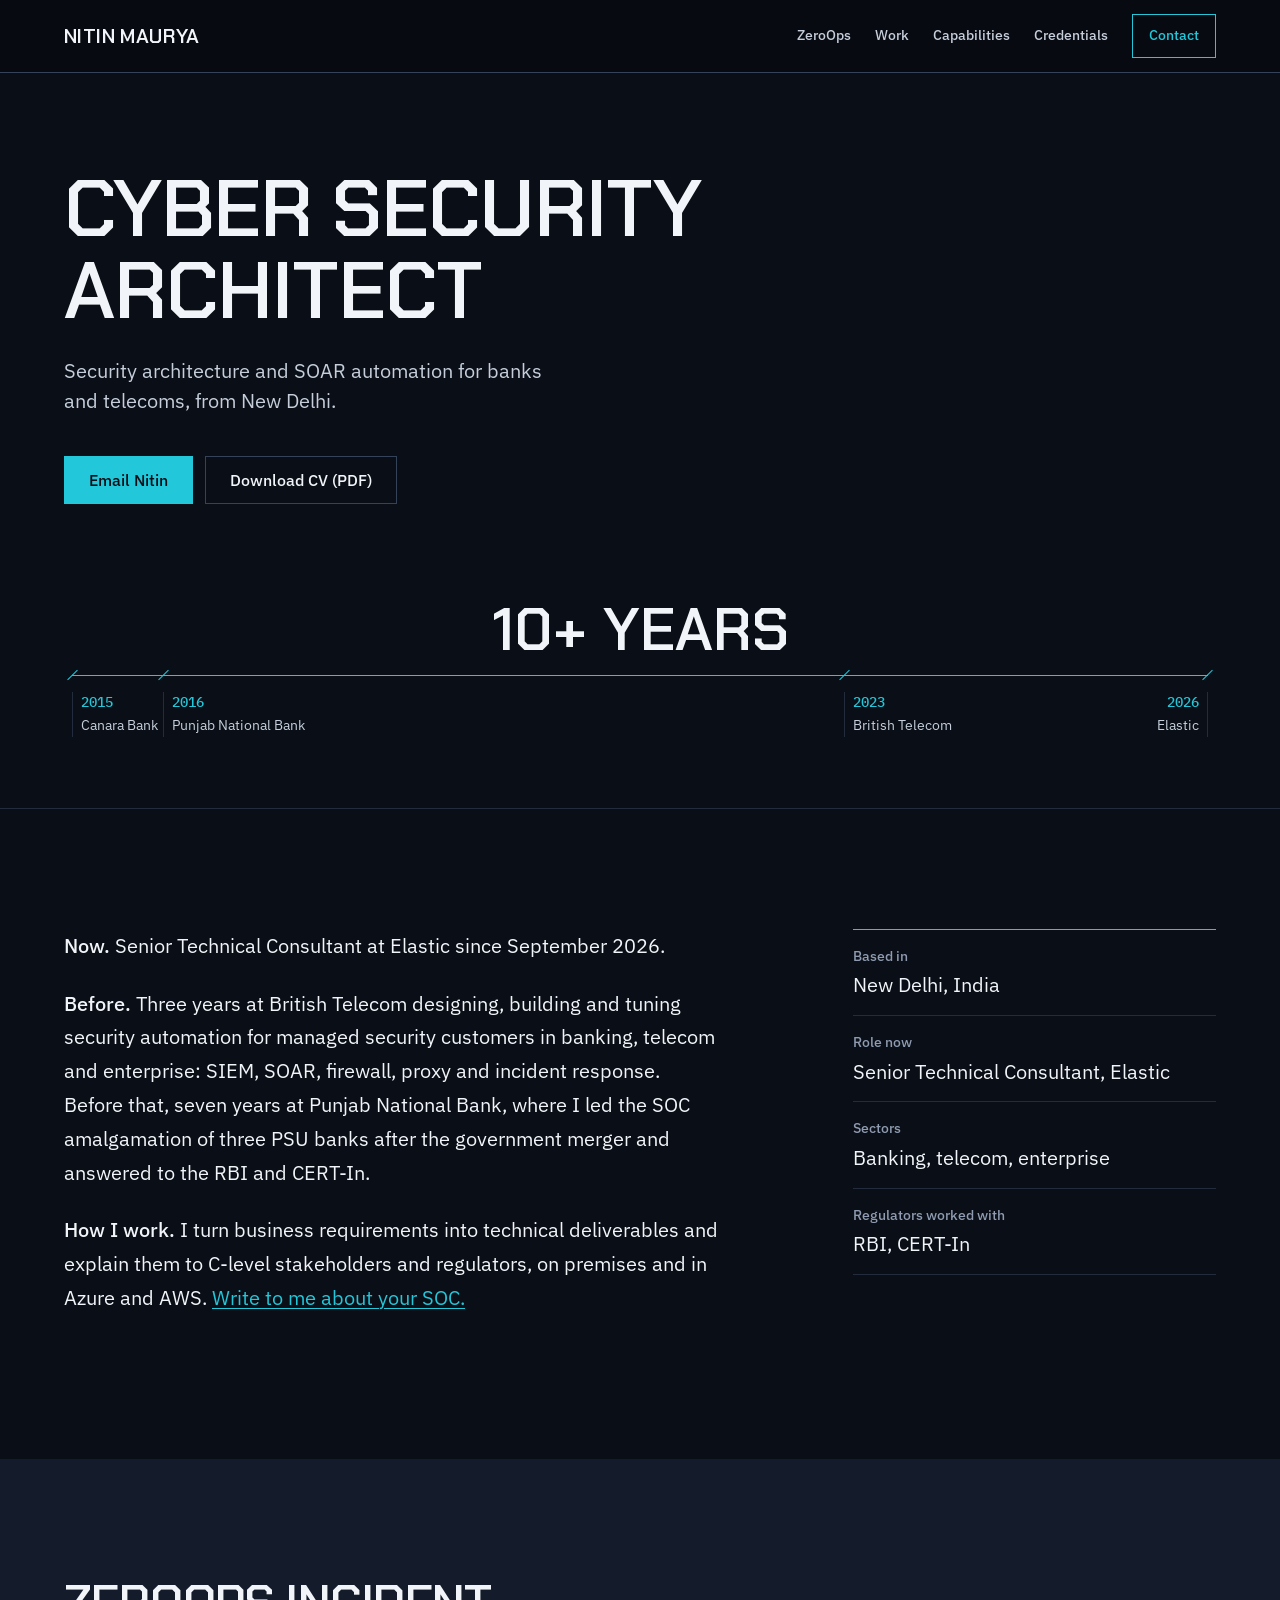
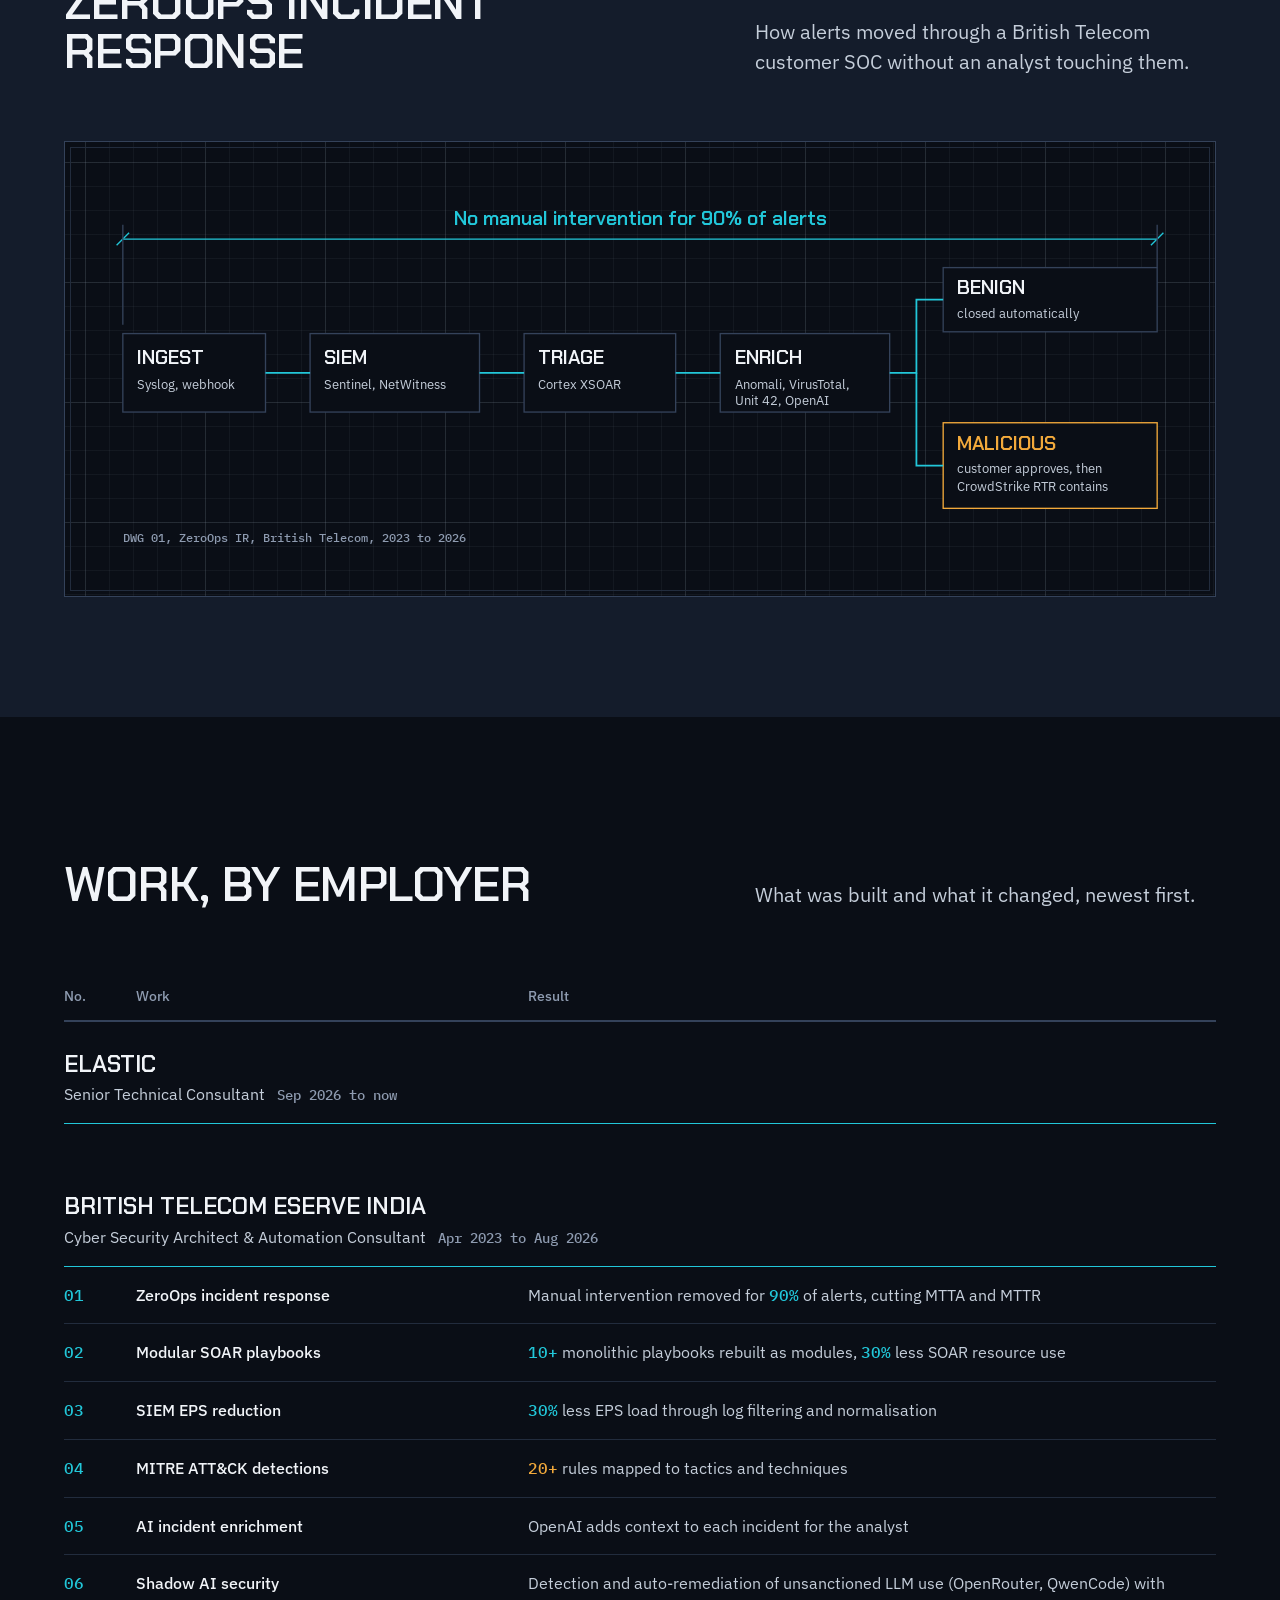
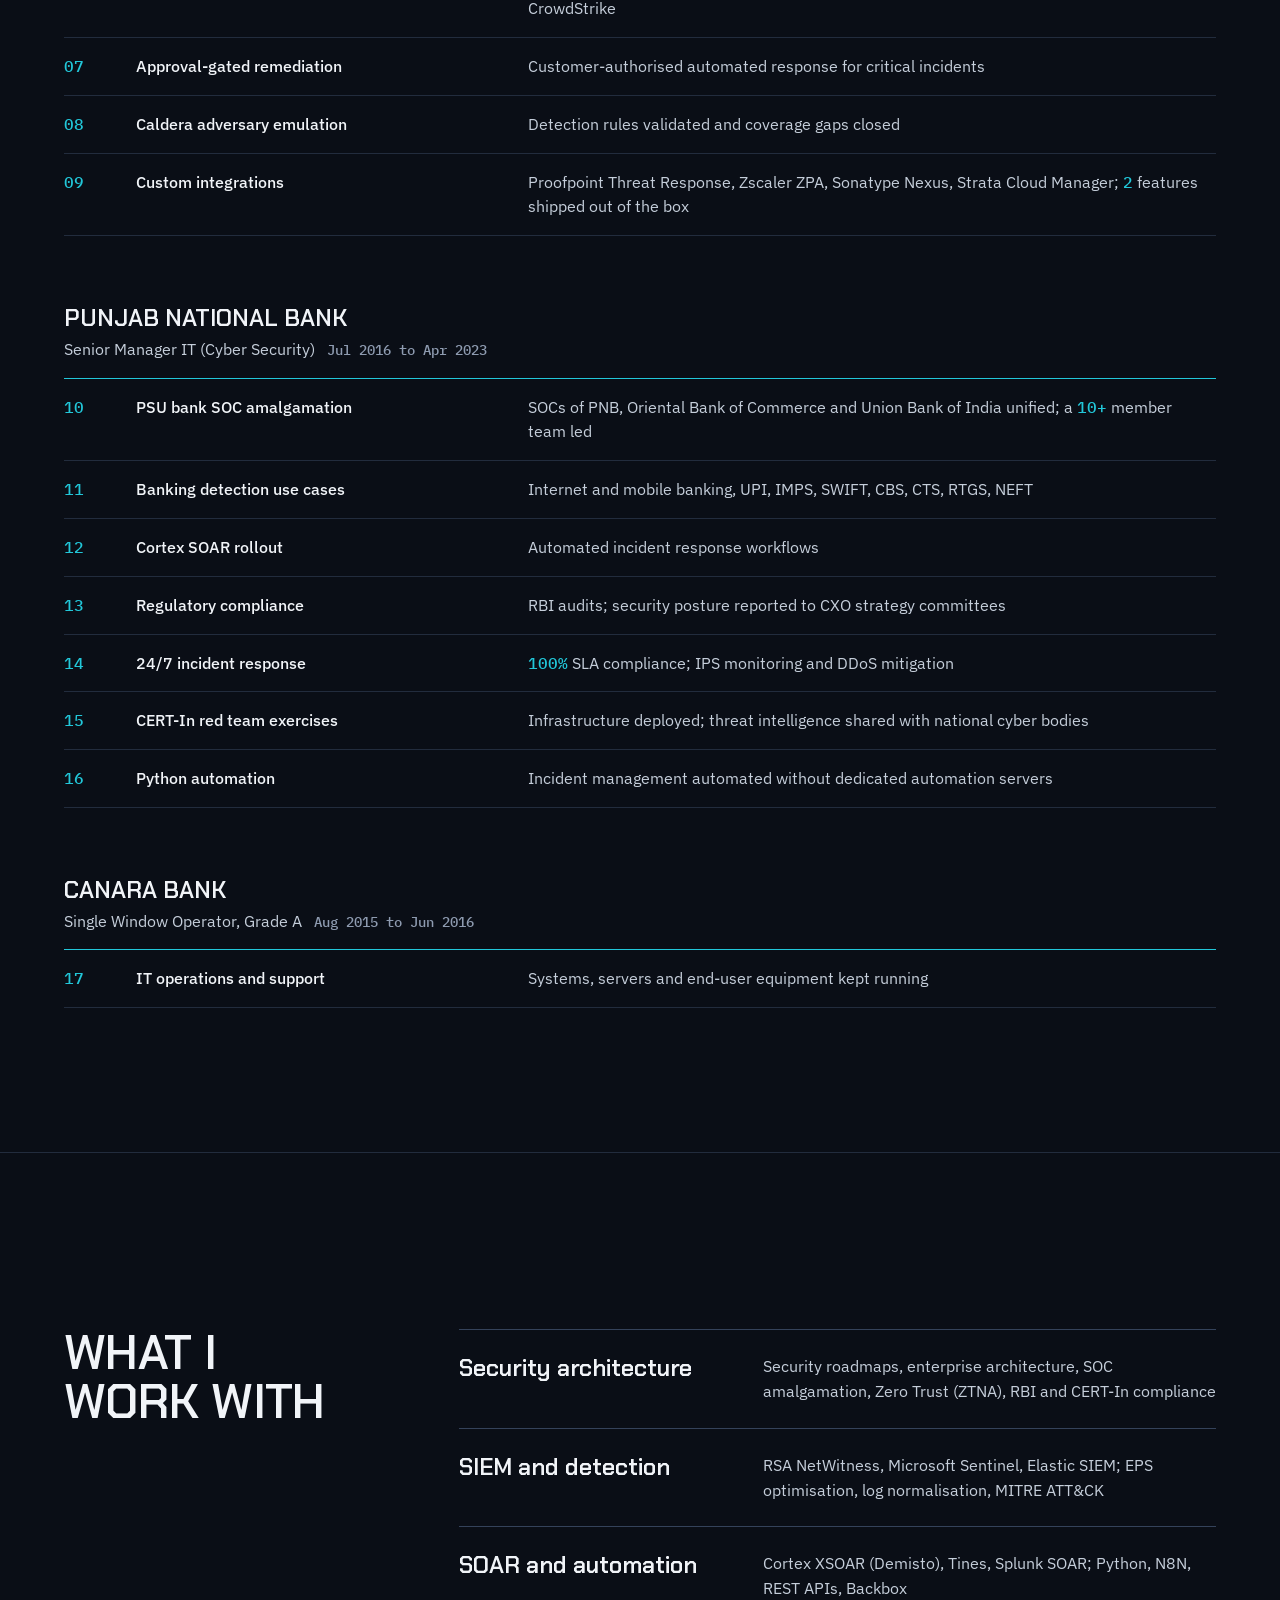
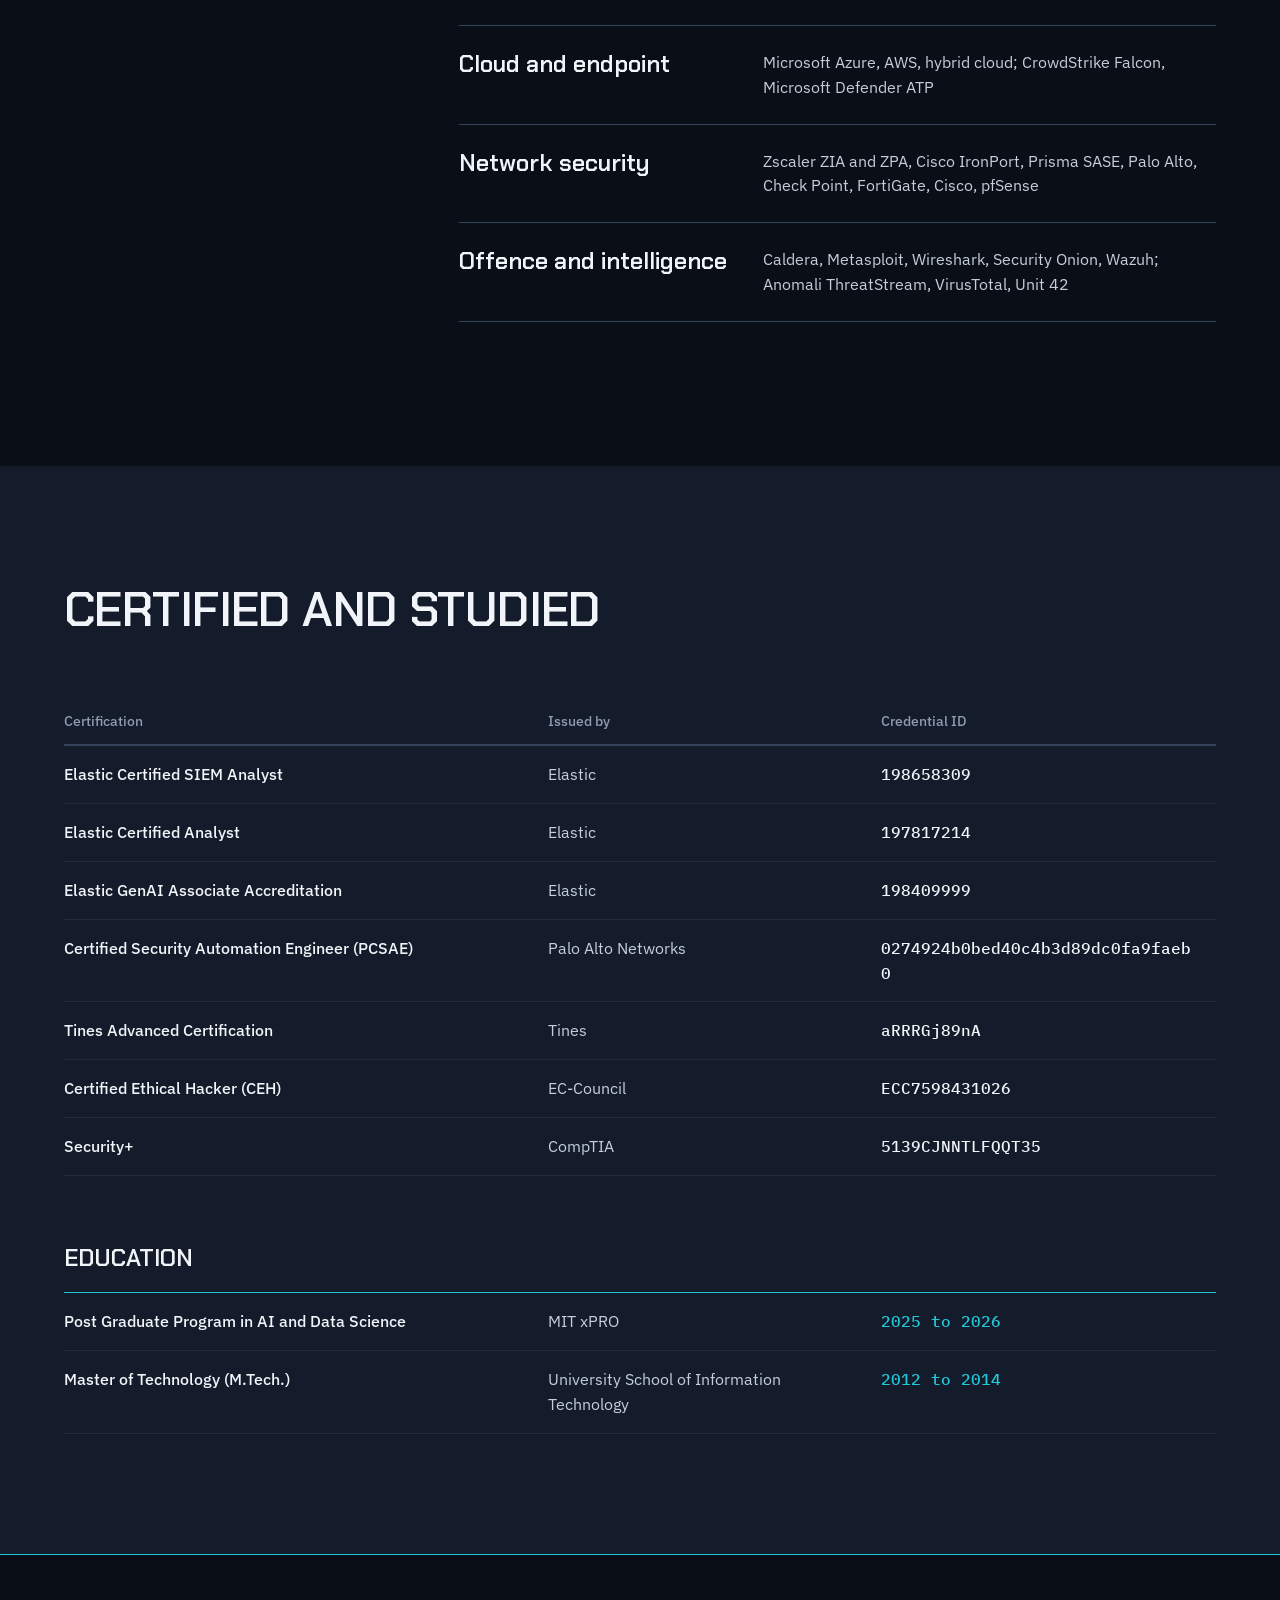
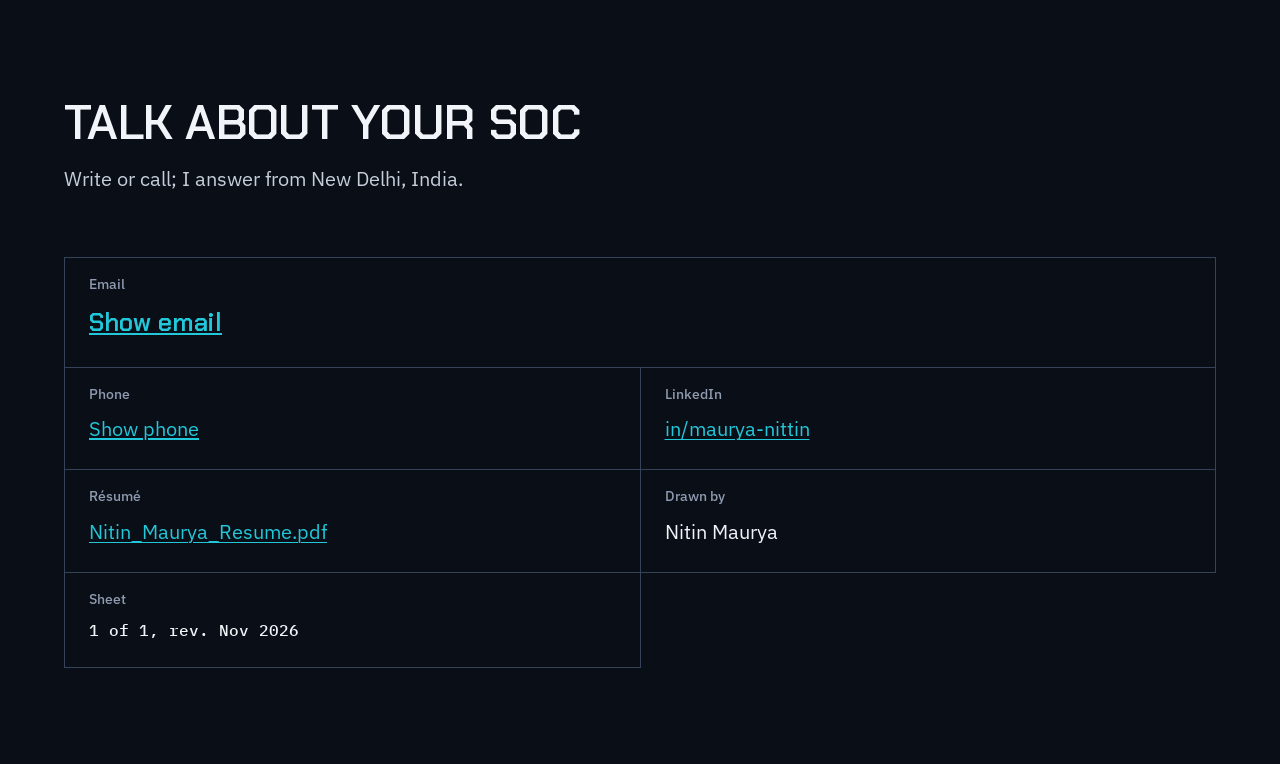
==== commit 9952694b: "Hide email and phone from scrapers Keep contact details out of the HTML: they are stored encoded in " ====
--- a/index.html
+++ b/index.html
@@ -17,6 +17,7 @@
   <link rel="preconnect" href="https://fonts.gstatic.com" crossorigin />
   <link href="https://fonts.googleapis.com/css2?family=Chakra+Petch:wght@600&family=IBM+Plex+Sans:wght@400;500&family=IBM+Plex+Mono:wght@500&display=swap" rel="stylesheet" />
   <link rel="stylesheet" href="assets/css/style.css" />
+  <script src="assets/contact.js" defer></script>
   <script type="application/ld+json">
   {
     "@context": "https://schema.org",
@@ -25,7 +26,6 @@
     "jobTitle": "Senior Technical Consultant",
     "worksFor": { "@type": "Organization", "name": "Elastic" },
     "address": { "@type": "PostalAddress", "addressLocality": "New Delhi", "addressCountry": "IN" },
-    "email": "mailto:nitin_maurya@outlook.com",
     "url": "https://portfolio.nitinmaurya.in/",
     "sameAs": ["https://www.linkedin.com/in/maurya-nittin/"]
   }
@@ -54,7 +54,7 @@
           <h1>Cyber security architect</h1>
           <p class="lead">Security architecture and SOAR automation for banks and telecoms, from New Delhi.</p>
           <div class="hero__acts">
-            <a class="btn" href="mailto:nitin_maurya@outlook.com">Email Nitin</a>
+            <a class="btn" href="#contact" data-mail>Email Nitin</a>
             <a class="btn btn--quiet" href="Nitin_Maurya_Resume.pdf" download>Download CV (PDF)</a>
           </div>
         </div>
@@ -227,8 +227,8 @@
       <h2>Talk about your SOC</h2>
       <p class="lead close__line">Write or call; I answer from New Delhi, India.</p>
       <dl class="tblock">
-        <div class="tblock__cell tblock__cell--wide"><dt>Email</dt><dd><a href="mailto:nitin_maurya@outlook.com">nitin_maurya@outlook.com</a></dd></div>
-        <div class="tblock__cell"><dt>Phone</dt><dd><a href="tel:+919013306829">+91 90133 06829</a></dd></div>
+        <div class="tblock__cell tblock__cell--wide"><dt>Email</dt><dd><button type="button" class="reveal" data-reveal="email" hidden>Show email</button><noscript>Turn on JavaScript to see it, or <a href="https://www.linkedin.com/in/maurya-nittin/" target="_blank" rel="noopener">message me on LinkedIn</a>.</noscript></dd></div>
+        <div class="tblock__cell"><dt>Phone</dt><dd><button type="button" class="reveal" data-reveal="phone" hidden>Show phone</button><noscript>Turn on JavaScript to see it, or <a href="https://www.linkedin.com/in/maurya-nittin/" target="_blank" rel="noopener">message me on LinkedIn</a>.</noscript></dd></div>
         <div class="tblock__cell"><dt>LinkedIn</dt><dd><a href="https://www.linkedin.com/in/maurya-nittin/" target="_blank" rel="noopener">in/maurya-nittin</a></dd></div>
         <div class="tblock__cell"><dt>Résumé</dt><dd><a href="Nitin_Maurya_Resume.pdf" download>Nitin_Maurya_Resume.pdf</a></dd></div>
         <div class="tblock__cell"><dt>Drawn by</dt><dd>Nitin Maurya</dd></div>
--- a/assets/css/style.css
+++ b/assets/css/style.css
@@ -145,6 +145,10 @@
 .tblock a { color: var(--color-cyan); text-decoration-line: underline; transition: color var(--dur-short) var(--ease-out); }
 .tblock a:hover { text-decoration-line: none; }
 .tblock a:active { color: var(--color-muted); }
+.tblock .reveal { padding: 0; border: 0; background: none; color: var(--color-cyan); font: inherit; text-decoration-line: underline; cursor: pointer; }
+.tblock .reveal:hover { text-decoration-line: none; }
+.tblock .reveal:focus-visible, .tblock a:focus-visible { outline: 2px solid var(--color-focus); outline-offset: 3px; }
+.tblock noscript { font: 400 var(--text-md)/1.5 var(--font-body); }
 
 /* ---------- Responsive ---------- */
 @media (max-width: 90rem) { .tblock { grid-template-columns: repeat(2, minmax(0, 1fr)); } }
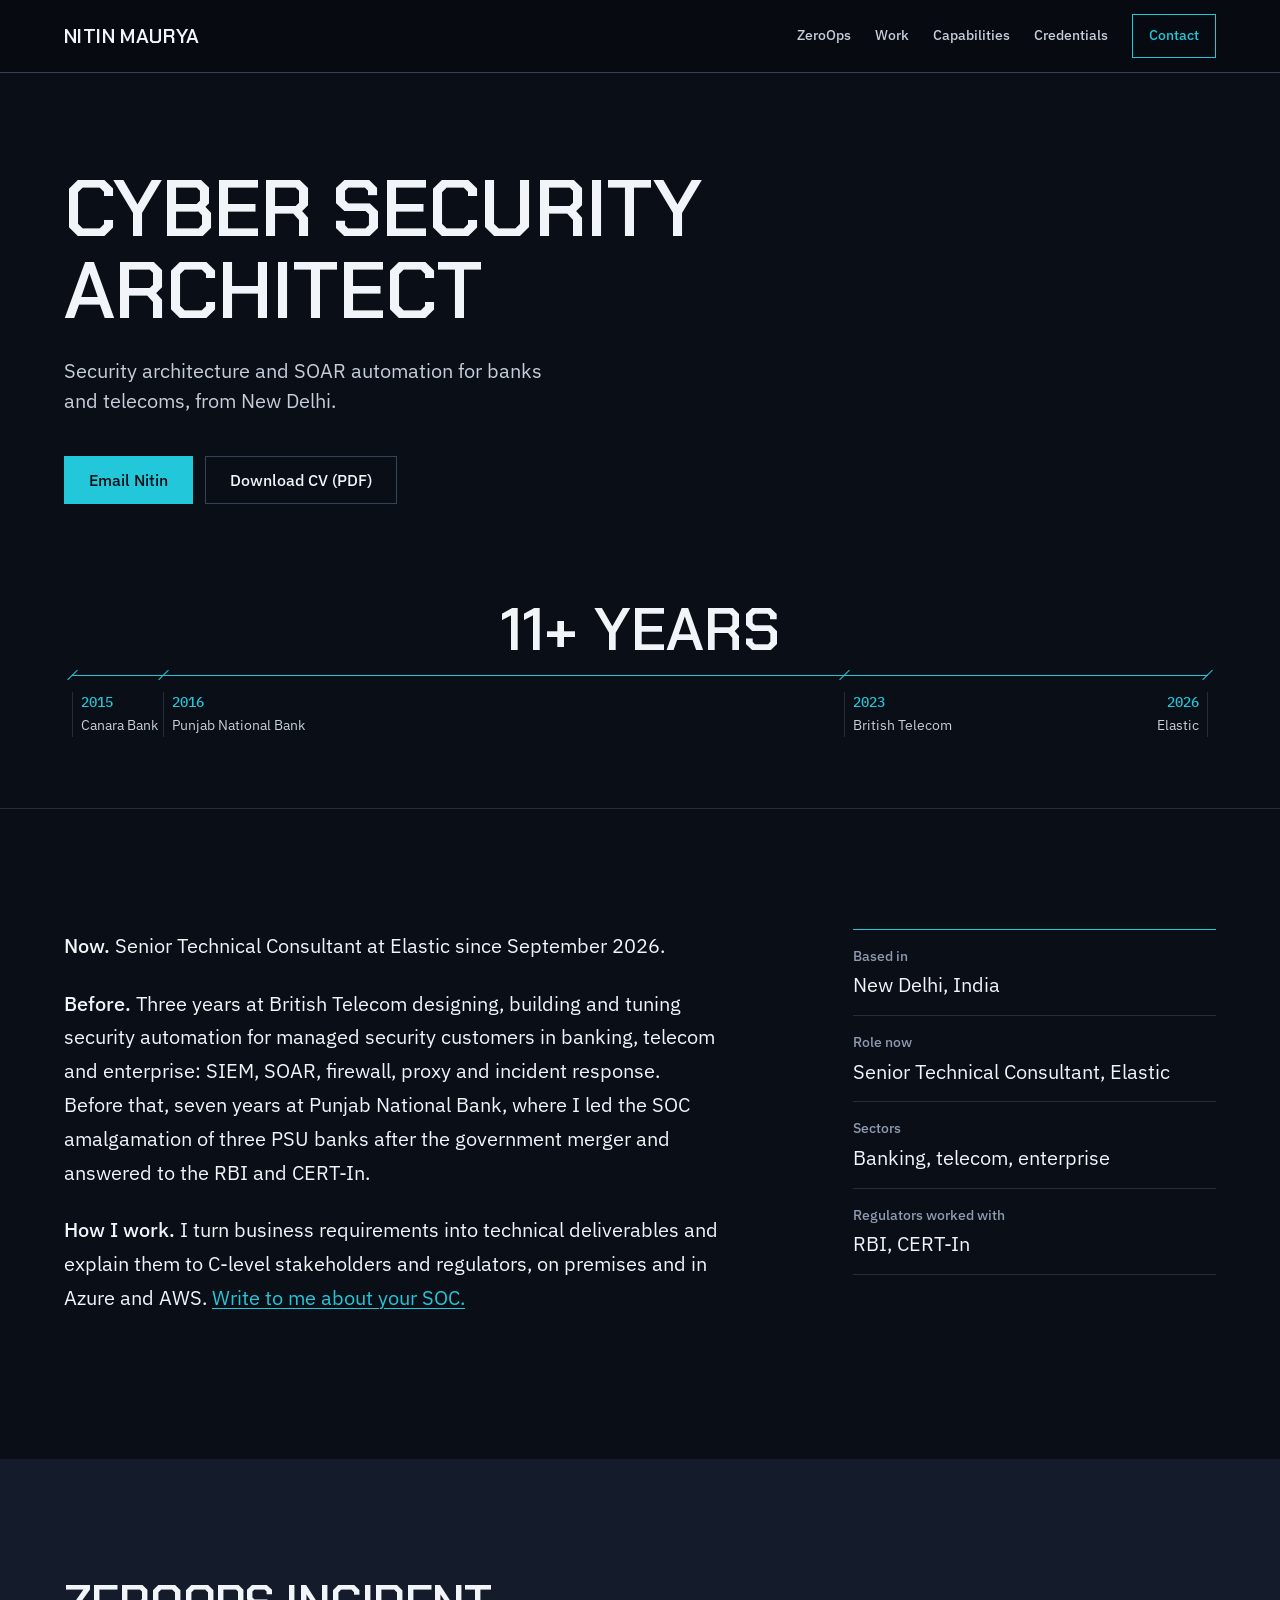
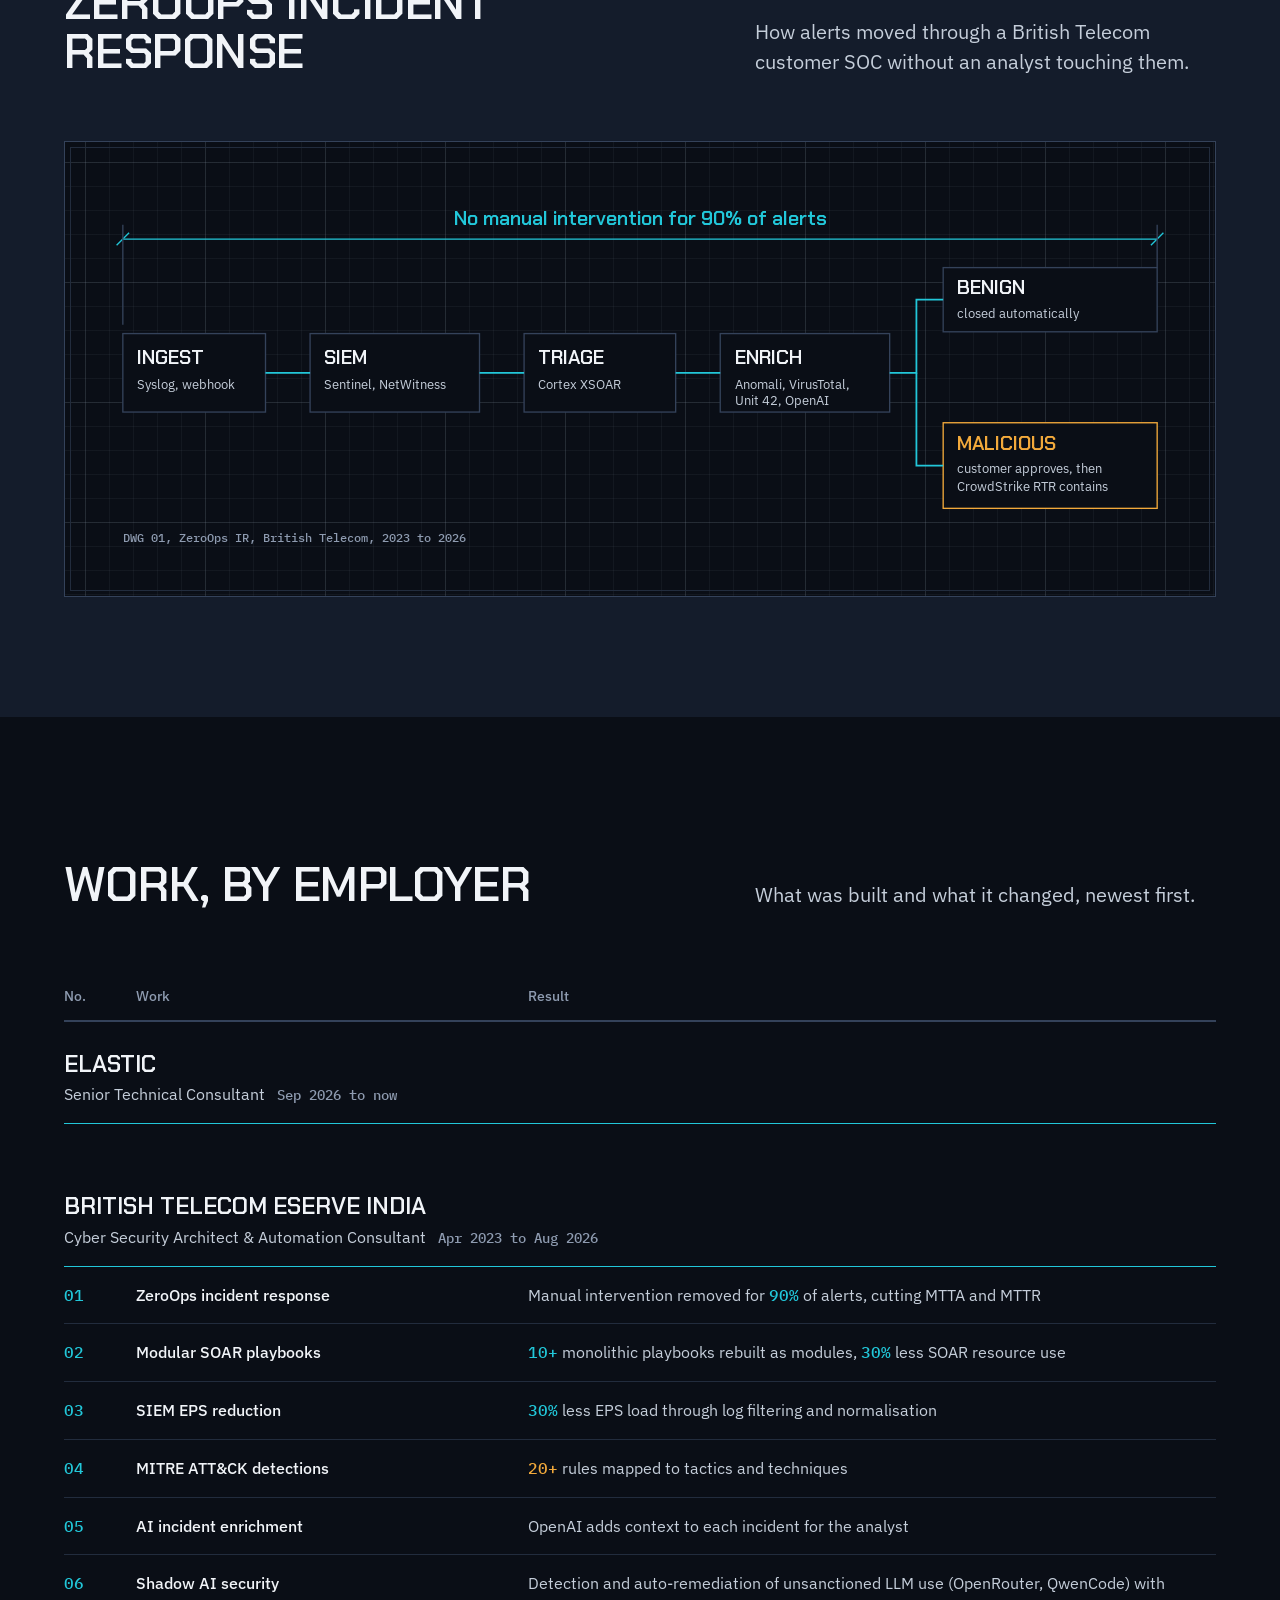
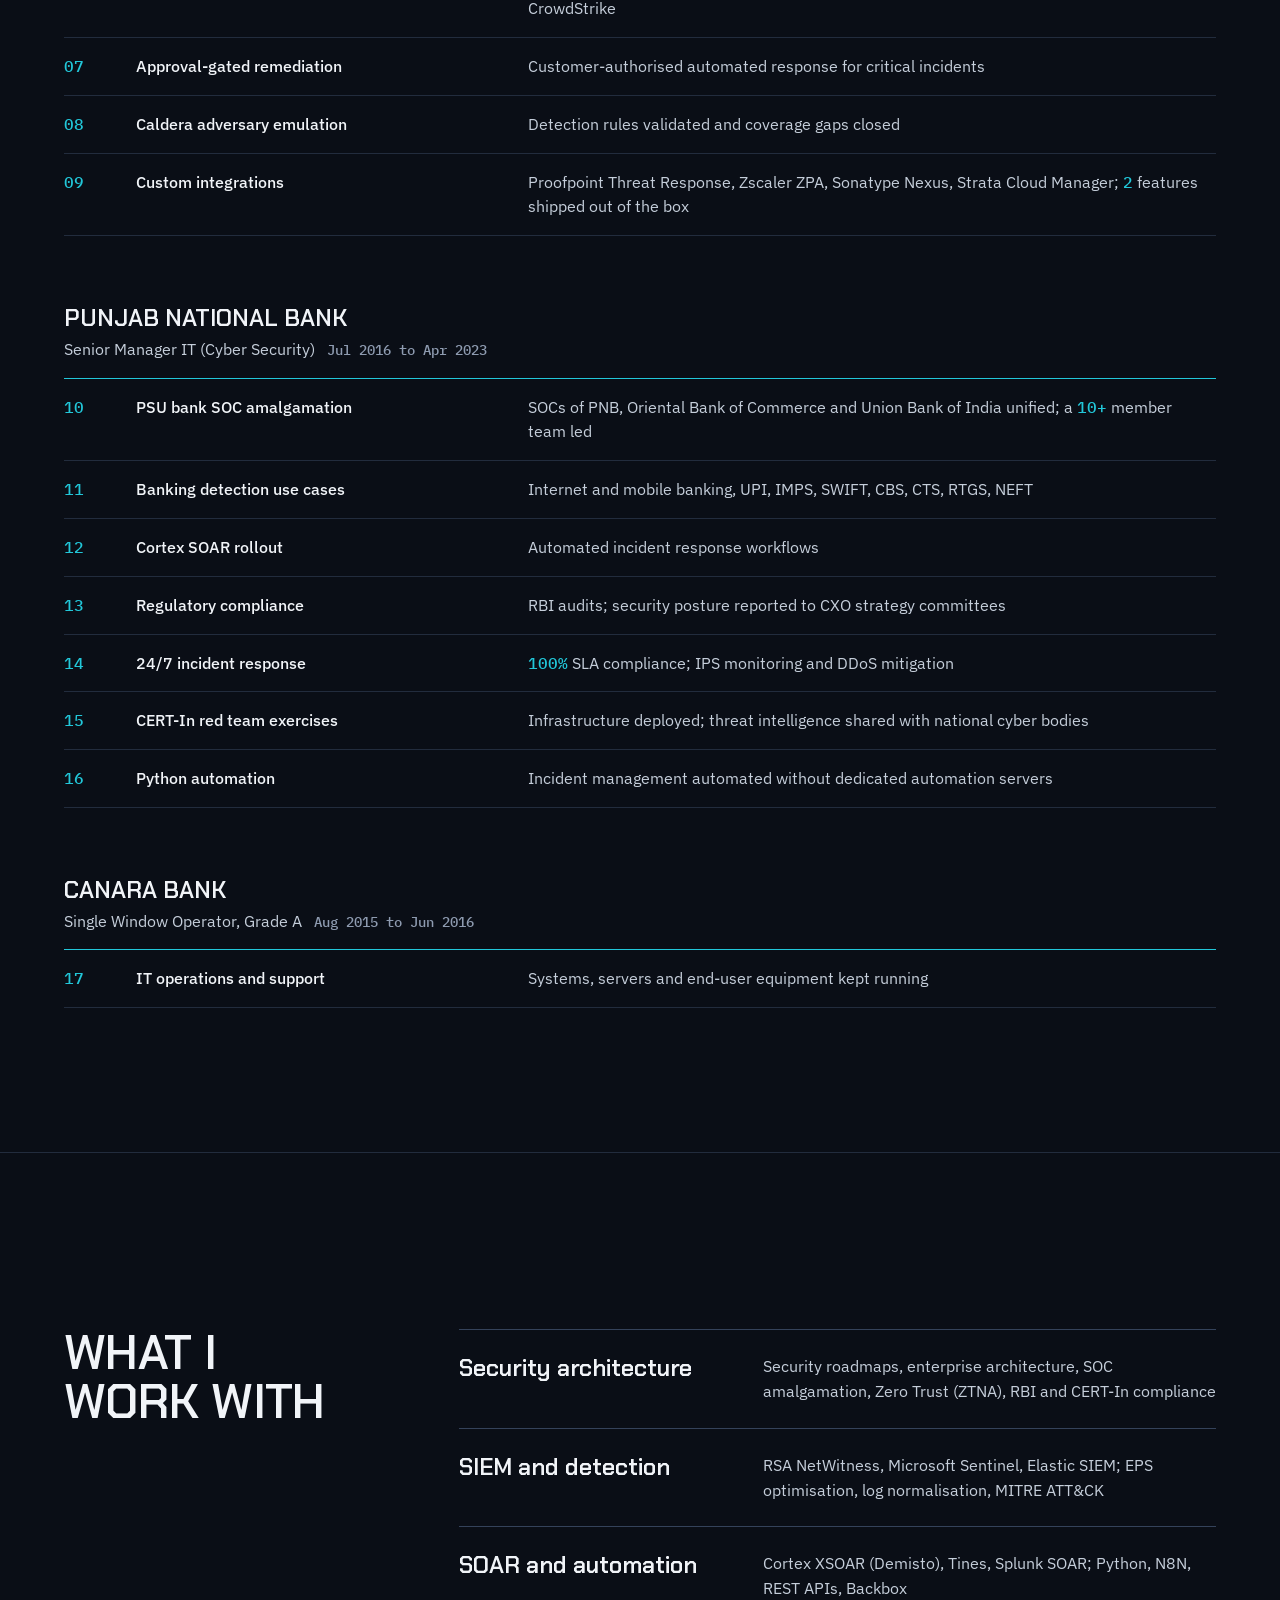
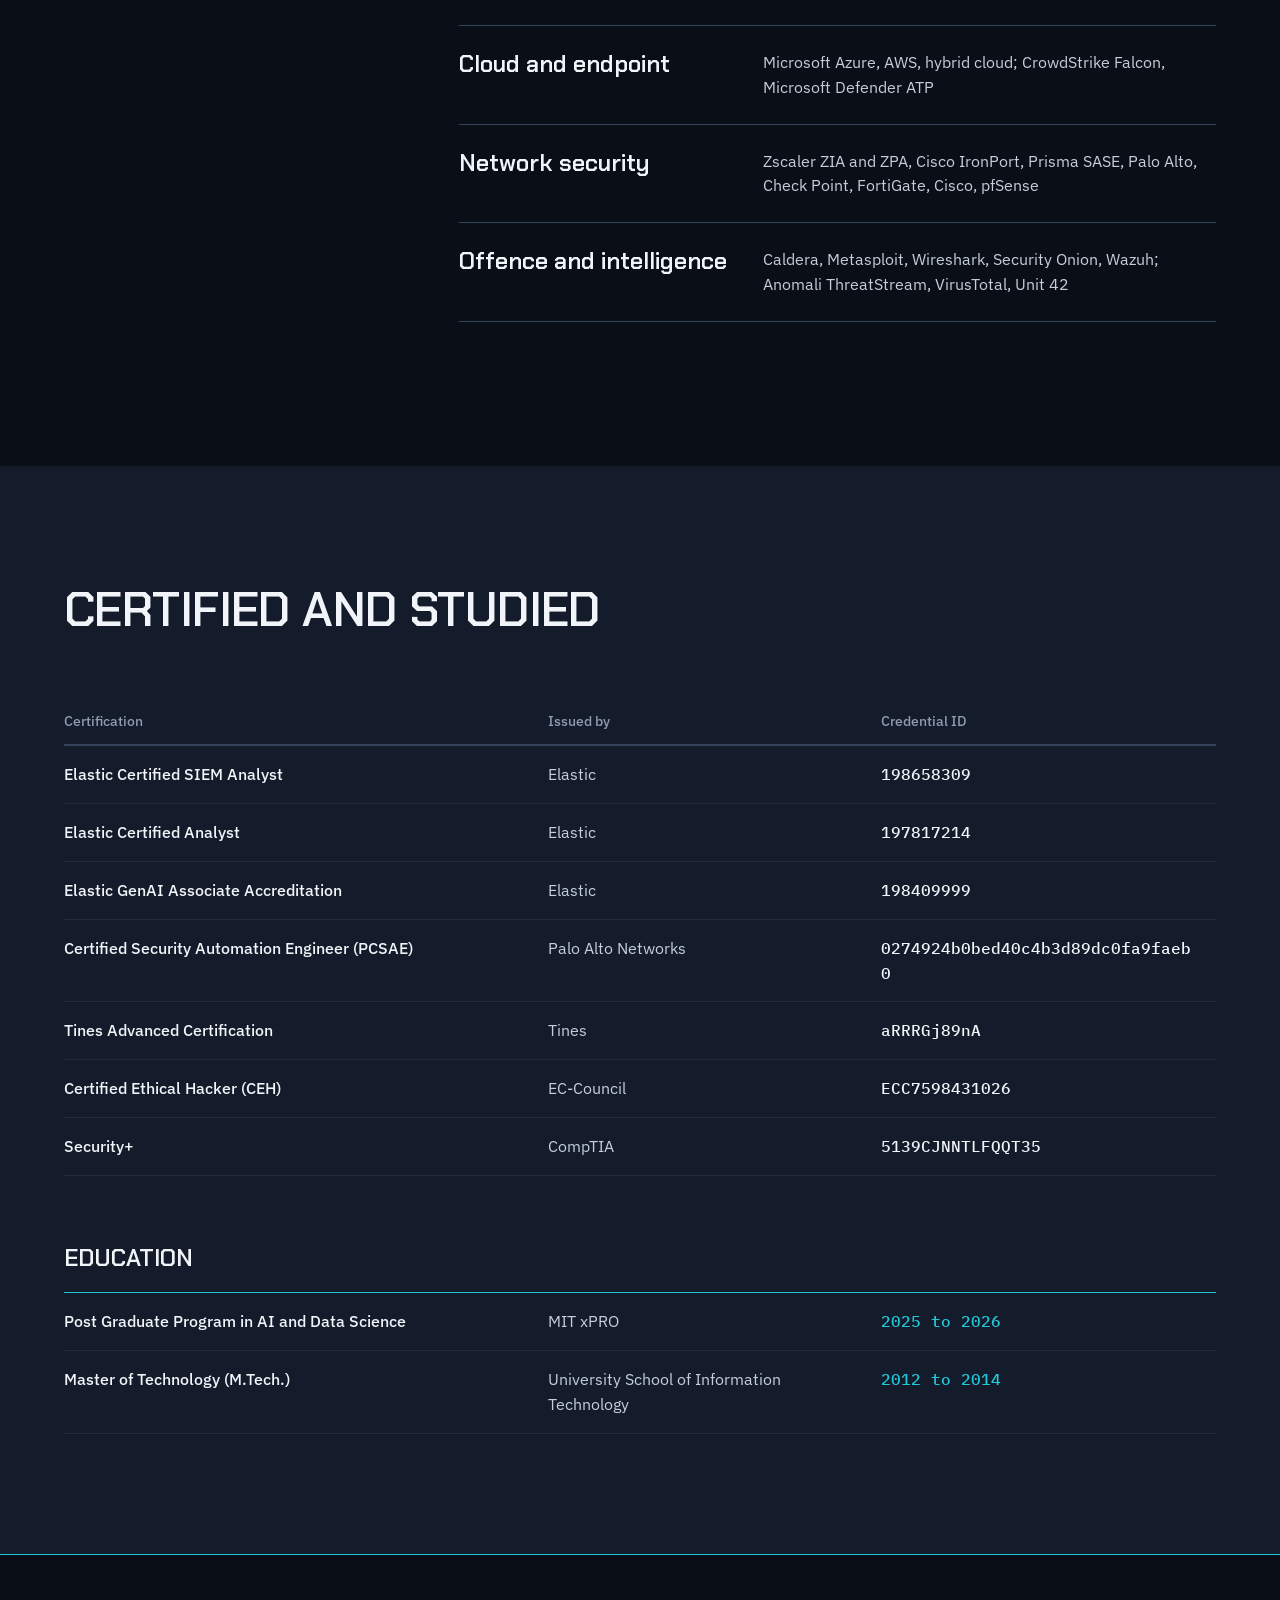
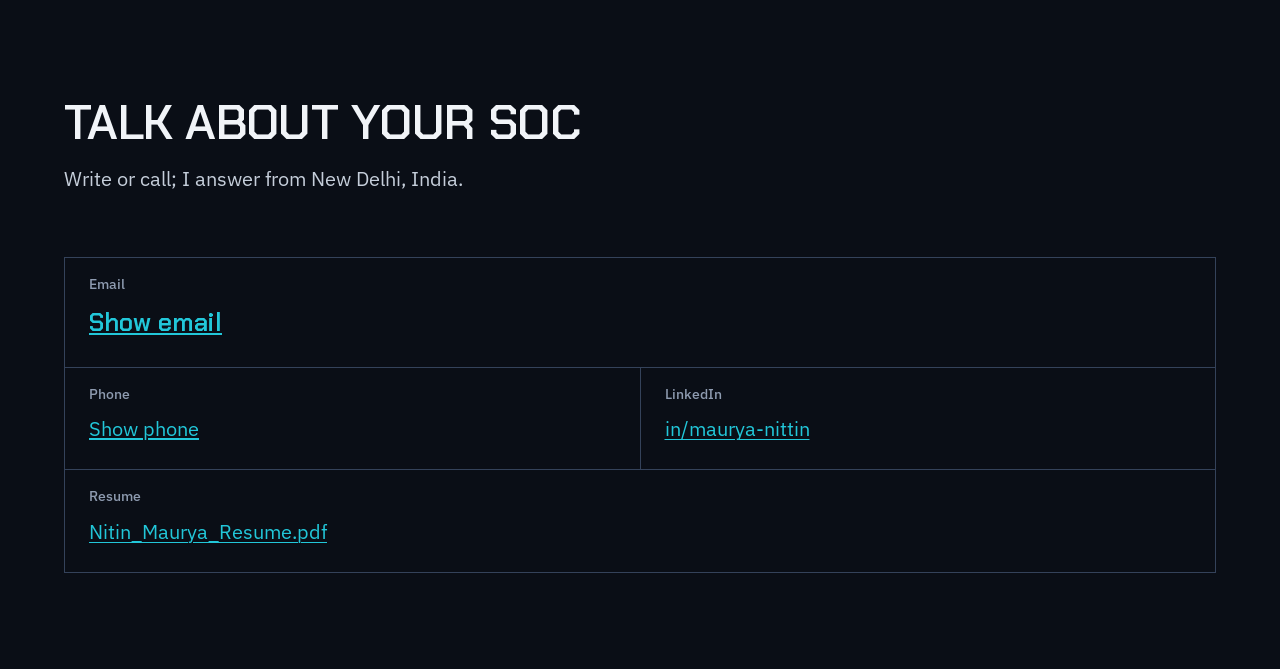
==== commit 2438781b: "11+ years, plain Resume label, drop Drawn by and Sheet cells Career started Aug 2015, so the span is" ====
--- a/index.html
+++ b/index.html
@@ -4,7 +4,7 @@
   <meta charset="utf-8" />
   <meta name="viewport" content="width=device-width, initial-scale=1" />
   <title>Nitin Maurya, Cyber Security Architect, New Delhi</title>
-  <meta name="description" content="Nitin Maurya designs security architecture and SOAR automation for banks and telecoms: ten years across Elastic, British Telecom and Punjab National Bank." />
+  <meta name="description" content="Nitin Maurya designs security architecture and SOAR automation for banks and telecoms: 11+ years across Elastic, British Telecom and Punjab National Bank." />
   <meta name="theme-color" content="#0A0E16" />
   <link rel="canonical" href="https://portfolio.nitinmaurya.in/" />
   <meta property="og:type" content="website" />
@@ -60,7 +60,7 @@
         </div>
 
         <figure class="career" aria-label="Career span, 2015 to 2026">
-          <p class="career__value">10+ years</p>
+          <p class="career__value">11+ years</p>
           <div class="dim" role="presentation">
             <span class="dim__tick" style="--at: 8%"></span>
             <span class="dim__tick" style="--at: 68%"></span>
@@ -230,9 +230,7 @@
         <div class="tblock__cell tblock__cell--wide"><dt>Email</dt><dd><button type="button" class="reveal" data-reveal="email" hidden>Show email</button><noscript>Turn on JavaScript to see it, or <a href="https://www.linkedin.com/in/maurya-nittin/" target="_blank" rel="noopener">message me on LinkedIn</a>.</noscript></dd></div>
         <div class="tblock__cell"><dt>Phone</dt><dd><button type="button" class="reveal" data-reveal="phone" hidden>Show phone</button><noscript>Turn on JavaScript to see it, or <a href="https://www.linkedin.com/in/maurya-nittin/" target="_blank" rel="noopener">message me on LinkedIn</a>.</noscript></dd></div>
         <div class="tblock__cell"><dt>LinkedIn</dt><dd><a href="https://www.linkedin.com/in/maurya-nittin/" target="_blank" rel="noopener">in/maurya-nittin</a></dd></div>
-        <div class="tblock__cell"><dt>Résumé</dt><dd><a href="Nitin_Maurya_Resume.pdf" download>Nitin_Maurya_Resume.pdf</a></dd></div>
-        <div class="tblock__cell"><dt>Drawn by</dt><dd>Nitin Maurya</dd></div>
-        <div class="tblock__cell"><dt>Sheet</dt><dd class="num">1 of 1, rev. Nov 2026</dd></div>
+        <div class="tblock__cell"><dt>Resume</dt><dd><a href="Nitin_Maurya_Resume.pdf" download>Nitin_Maurya_Resume.pdf</a></dd></div>
       </dl>
     </div>
   </footer>
--- a/assets/css/style.css
+++ b/assets/css/style.css
@@ -134,7 +134,7 @@
 .close { padding-block: var(--section-gap) var(--space-3xl); border-top: var(--rule-hair) solid var(--color-cyan); }
 .close h2 { text-transform: uppercase; line-height: 1.02; }
 .close__line { margin-top: var(--space-md); color: var(--color-ink-2); }
-.tblock { display: grid; grid-template-columns: repeat(4, minmax(0, 1fr)); margin: var(--space-2xl) 0 0; border-top: var(--rule-hair) solid var(--color-rule); border-left: var(--rule-hair) solid var(--color-rule); }
+.tblock { display: grid; grid-template-columns: repeat(5, minmax(0, 1fr)); margin: var(--space-2xl) 0 0; border-top: var(--rule-hair) solid var(--color-rule); border-left: var(--rule-hair) solid var(--color-rule); }
 .tblock__cell { padding: var(--space-md) var(--space-lg) var(--space-lg); border-right: var(--rule-hair) solid var(--color-rule); border-bottom: var(--rule-hair) solid var(--color-rule); min-width: 0; }
 .tblock__cell--wide { grid-column: span 2; }
 .tblock dt { font-size: var(--text-sm); font-weight: 500; color: var(--color-muted); margin-bottom: var(--space-xs); }
@@ -151,7 +151,7 @@
 .tblock noscript { font: 400 var(--text-md)/1.5 var(--font-body); }
 
 /* ---------- Responsive ---------- */
-@media (max-width: 90rem) { .tblock { grid-template-columns: repeat(2, minmax(0, 1fr)); } }
+@media (max-width: 90rem) { .tblock { grid-template-columns: repeat(2, minmax(0, 1fr)); } .tblock__cell:last-child { grid-column: 1 / -1; } }
 @media (max-width: 60rem) {
   .summary__grid { grid-template-columns: minmax(0, 1fr); gap: var(--space-2xl); }
   .summary__grid .prose, .facts { grid-column: 1 / -1; }
